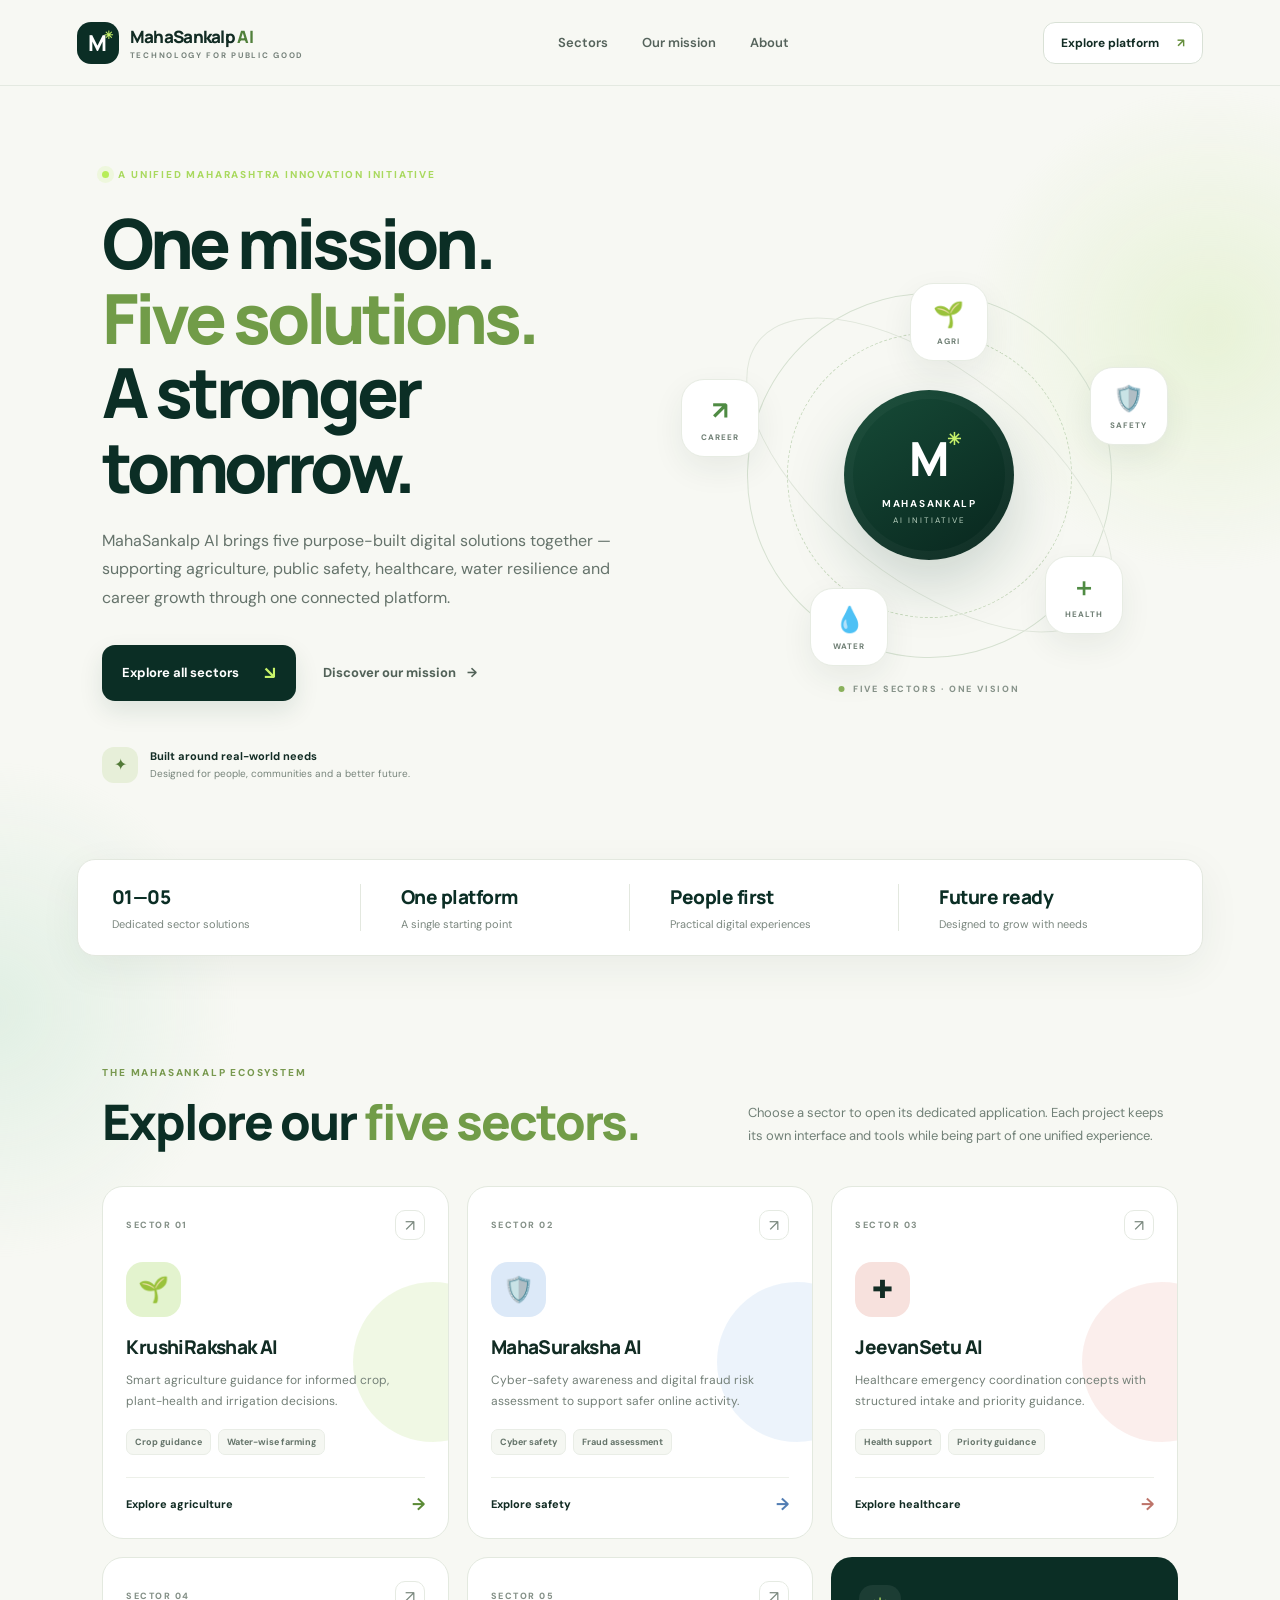
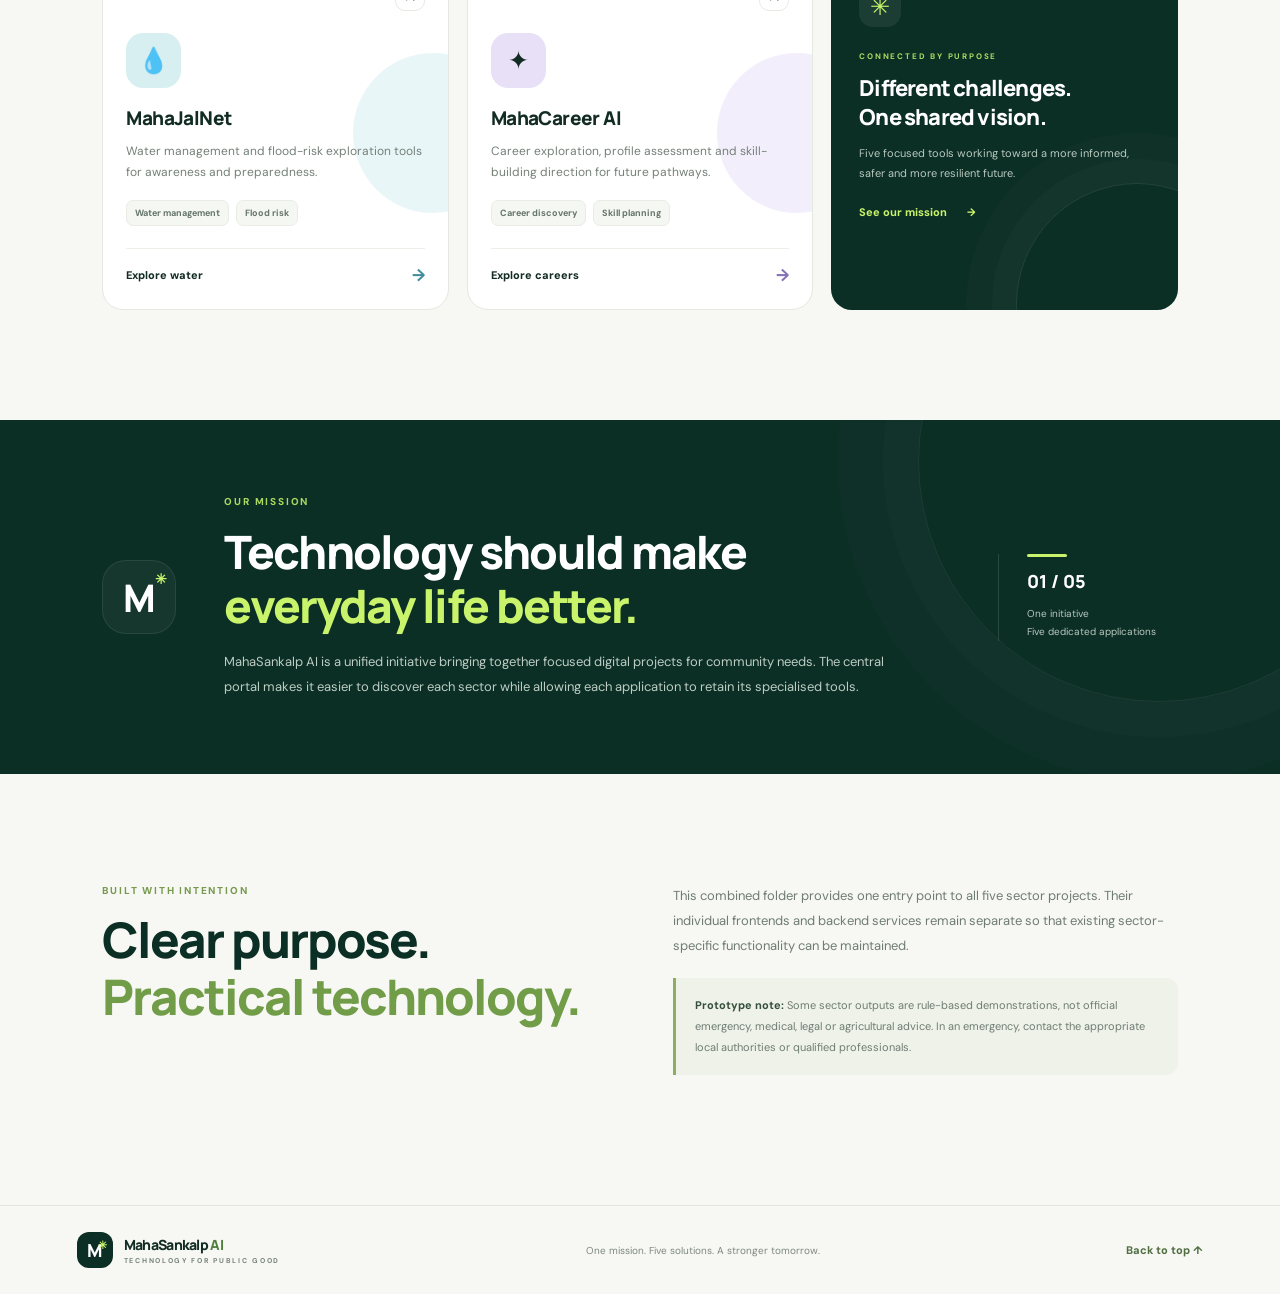
==== index.html @ bcd96bd5 "Add files via upload" ====
<!doctype html>
<html lang="en">
<head>
<meta charset="utf-8"><meta name="viewport" content="width=device-width,initial-scale=1">
<meta name="theme-color" content="#0c2e25"><meta name="description" content="MahaSankalp AI — one platform for five public-impact technology sectors.">
<title>MahaSankalp AI | One Mission. Five Solutions.</title><link rel="preconnect" href="https://fonts.googleapis.com"><link rel="preconnect" href="https://fonts.gstatic.com" crossorigin><link href="https://fonts.googleapis.com/css2?family=DM+Sans:wght@400;500;600;700&family=Manrope:wght@400;500;600;700;800&display=swap" rel="stylesheet"><link rel="stylesheet" href="style.css">
</head>
<body>
<div class="ambient ambient-a"></div><div class="ambient ambient-b"></div>
<header class="topbar"><a class="brand" href="#home" aria-label="MahaSankalp AI home"><span class="brand-symbol">M<span>✳</span></span><span class="brand-copy"><b>MahaSankalp <em>AI</em></b><small>TECHNOLOGY FOR PUBLIC GOOD</small></span></a><button class="menu-toggle" id="menuToggle" aria-label="Open navigation" aria-expanded="false">☰</button><nav id="nav"><a href="#sectors">Sectors</a><a href="#mission">Our mission</a><a href="#about">About</a></nav><a class="nav-cta" href="#sectors">Explore platform <span>↗</span></a></header>
<main id="home">
<section class="hero"><div class="hero-copy"><div class="eyebrow"><span class="pulse"></span> A UNIFIED MAHARASHTRA INNOVATION INITIATIVE</div><h1>One mission.<br><span>Five solutions.</span><br>A stronger tomorrow.</h1><p class="hero-text">MahaSankalp AI brings five purpose-built digital solutions together — supporting agriculture, public safety, healthcare, water resilience and career growth through one connected platform.</p><div class="hero-actions"><a class="button button-primary" href="#sectors">Explore all sectors <span>↘</span></a><a class="text-link" href="#mission">Discover our mission <span>→</span></a></div><div class="hero-meta"><div class="meta-icon">✦</div><p><b>Built around real-world needs</b><span>Designed for people, communities and a better future.</span></p></div></div>
<div class="hero-art" aria-label="Five connected sectors illustration"><div class="orbit orbit-one"></div><div class="orbit orbit-two"></div><div class="orbit orbit-three"></div><div class="core"><div class="core-mark">M<span>✳</span></div><b>MAHASANKALP</b><small>AI INITIATIVE</small></div><div class="orbit-node node-agri"><span>🌱</span><small>AGRI</small></div><div class="orbit-node node-safe"><span>🛡️</span><small>SAFETY</small></div><div class="orbit-node node-health"><span>＋</span><small>HEALTH</small></div><div class="orbit-node node-water"><span>💧</span><small>WATER</small></div><div class="orbit-node node-career"><span>↗</span><small>CAREER</small></div><div class="art-caption"><span class="caption-dot"></span> FIVE SECTORS · ONE VISION</div></div></section>
<section class="impact-strip"><div><strong>01—05</strong><span>Dedicated sector solutions</span></div><div><strong>One platform</strong><span>A single starting point</span></div><div><strong>People first</strong><span>Practical digital experiences</span></div><div><strong>Future ready</strong><span>Designed to grow with needs</span></div></section>
<section class="sectors section-wrap" id="sectors"><div class="section-head"><div><div class="eyebrow dark-eyebrow">THE MAHASANKALP ECOSYSTEM</div><h2>Explore our <span>five sectors.</span></h2></div><p>Choose a sector to open its dedicated application. Each project keeps its own interface and tools while being part of one unified experience.</p></div>
<div class="sector-grid">
<a class="sector-card agri" href="KrushiRakshak_AI/frontend/index.html"><div class="card-top"><span class="sector-number">SECTOR 01</span><span class="card-arrow">↗</span></div><div class="sector-icon">🌱</div><h3>KrushiRakshak AI</h3><p>Smart agriculture guidance for informed crop, plant-health and irrigation decisions.</p><div class="card-tags"><span>Crop guidance</span><span>Water-wise farming</span></div><div class="card-bottom"><span>Explore agriculture</span><b>→</b></div></a>
<a class="sector-card safety" href="MahaSuraksha_AI/frontend/index.html"><div class="card-top"><span class="sector-number">SECTOR 02</span><span class="card-arrow">↗</span></div><div class="sector-icon">🛡️</div><h3>MahaSuraksha AI</h3><p>Cyber-safety awareness and digital fraud risk assessment to support safer online activity.</p><div class="card-tags"><span>Cyber safety</span><span>Fraud assessment</span></div><div class="card-bottom"><span>Explore safety</span><b>→</b></div></a>
<a class="sector-card health" href="JeevanSetu_AI/frontend/index.html"><div class="card-top"><span class="sector-number">SECTOR 03</span><span class="card-arrow">↗</span></div><div class="sector-icon">✚</div><h3>JeevanSetu AI</h3><p>Healthcare emergency coordination concepts with structured intake and priority guidance.</p><div class="card-tags"><span>Health support</span><span>Priority guidance</span></div><div class="card-bottom"><span>Explore healthcare</span><b>→</b></div></a>
<a class="sector-card water" href="MahaJalNet/frontend/index.html"><div class="card-top"><span class="sector-number">SECTOR 04</span><span class="card-arrow">↗</span></div><div class="sector-icon">💧</div><h3>MahaJalNet</h3><p>Water management and flood-risk exploration tools for awareness and preparedness.</p><div class="card-tags"><span>Water management</span><span>Flood risk</span></div><div class="card-bottom"><span>Explore water</span><b>→</b></div></a>
<a class="sector-card career" href="http://127.0.0.1:8004/" target="_blank" rel="noopener"><div class="card-top"><span class="sector-number">SECTOR 05</span><span class="card-arrow">↗</span></div><div class="sector-icon">✦</div><h3>MahaCareer AI</h3><p>Career exploration, profile assessment and skill-building direction for future pathways.</p><div class="card-tags"><span>Career discovery</span><span>Skill planning</span></div><div class="card-bottom"><span>Explore careers</span><b>→</b></div></a>
<div class="ecosystem-card"><div class="ecosystem-orb">✳</div><div class="eyebrow">CONNECTED BY PURPOSE</div><h3>Different challenges.<br>One shared vision.</h3><p>Five focused tools working toward a more informed, safer and more resilient future.</p><a href="#mission">See our mission <span>→</span></a></div>
</div></section>
<section class="mission" id="mission"><div class="mission-inner"><div class="mission-mark">M<span>✳</span></div><div><div class="eyebrow">OUR MISSION</div><h2>Technology should make<br><span>everyday life better.</span></h2><p>MahaSankalp AI is a unified initiative bringing together focused digital projects for community needs. The central portal makes it easier to discover each sector while allowing each application to retain its specialised tools.</p></div><div class="mission-side"><div class="mission-line"></div><strong>01 / 05</strong><span>One initiative<br>Five dedicated applications</span></div></div></section>
<section class="about section-wrap" id="about"><div><div class="eyebrow dark-eyebrow">BUILT WITH INTENTION</div><h2>Clear purpose.<br><span>Practical technology.</span></h2></div><div class="about-copy"><p>This combined folder provides one entry point to all five sector projects. Their individual frontends and backend services remain separate so that existing sector-specific functionality can be maintained.</p><p class="note"><b>Prototype note:</b> Some sector outputs are rule-based demonstrations, not official emergency, medical, legal or agricultural advice. In an emergency, contact the appropriate local authorities or qualified professionals.</p></div></section>
</main><footer><a class="brand footer-brand" href="#home"><span class="brand-symbol">M<span>✳</span></span><span class="brand-copy"><b>MahaSankalp <em>AI</em></b><small>TECHNOLOGY FOR PUBLIC GOOD</small></span></a><span>One mission. Five solutions. A stronger tomorrow.</span><a href="#home">Back to top ↑</a></footer><script src="script.js"></script></body></html>
---- style.css ----
:root{--forest:#0b2e25;--forest2:#123f32;--green:#c8f36a;--paper:#f7f8f3;--ink:#122c24;--muted:#65736c;--line:#e3e8df;--white:#fff;--radius:24px}*{box-sizing:border-box}html{scroll-behavior:smooth;scroll-padding-top:90px}body{margin:0;background:var(--paper);color:var(--ink);font-family:'DM Sans',sans-serif;overflow-x:hidden}a{color:inherit;text-decoration:none}.ambient{position:absolute;border-radius:50%;filter:blur(2px);pointer-events:none;z-index:-1}.ambient-a{width:500px;height:500px;right:-180px;top:80px;background:radial-gradient(circle,#d9edbc80,transparent 68%)}.ambient-b{width:500px;height:500px;left:-260px;top:760px;background:radial-gradient(circle,#cbe7d580,transparent 70%)}.topbar{height:86px;padding:0 clamp(22px,6vw,92px);display:flex;align-items:center;justify-content:space-between;border-bottom:1px solid #e4e9e1;background:#f7f8f3e8;backdrop-filter:blur(18px);position:sticky;top:0;z-index:20}.brand{display:flex;align-items:center;gap:11px}.brand-symbol{width:42px;height:42px;border-radius:14px;background:var(--forest);color:white;display:grid;place-items:center;font:800 22px Manrope;position:relative}.brand-symbol span{color:var(--green);font-size:11px;position:absolute;right:6px;top:5px}.brand-copy{display:flex;flex-direction:column;gap:2px}.brand-copy b{font:800 17px Manrope;letter-spacing:-.7px}.brand-copy em{font-style:normal;color:#51803b}.brand-copy small{font-size:8px;letter-spacing:1.7px;color:#77837b;font-weight:700}.topbar nav{display:flex;gap:34px;color:#55635b;font-size:13px;font-weight:600}.topbar nav a:hover,.text-link:hover{color:#507a31}.nav-cta{border:1px solid #d9e1d6;padding:12px 17px;border-radius:12px;font-size:12px;font-weight:700;background:#fff}.nav-cta span{margin-left:15px;color:#648d3b}.menu-toggle{display:none}.hero{padding:82px clamp(22px,8vw,124px) 76px;display:grid;grid-template-columns:1.05fr .95fr;gap:30px;align-items:center;min-height:570px}.hero-copy{max-width:650px}.eyebrow{font-size:10px;font-weight:800;letter-spacing:1.8px;color:#a9d95e;display:flex;align-items:center;gap:9px}.pulse{height:7px;width:7px;background:#b7ed58;border-radius:50%;box-shadow:0 0 0 5px #b7ed5824}.hero h1{font:800 clamp(43px,5.4vw,75px)/1.08 Manrope,sans-serif;letter-spacing:-4px;margin:25px 0 22px;color:var(--forest)}.hero h1 span{color:#719c48}.hero-text{font-size:16px;line-height:1.8;color:#65736b;max-width:570px}.hero-actions{display:flex;align-items:center;gap:27px;margin-top:32px;flex-wrap:wrap}.button{display:inline-flex;align-items:center;gap:25px;border-radius:13px;padding:16px 20px;font-size:13px;font-weight:700}.button-primary{background:var(--forest);color:white;box-shadow:0 10px 25px #123f321c}.button-primary:hover{background:#1a513d;transform:translateY(-2px)}.button-primary span{color:var(--green);font-size:18px}.text-link{font-size:13px;font-weight:700;color:#526258}.text-link span{padding-left:8px}.hero-meta{display:flex;gap:12px;align-items:center;margin-top:46px}.meta-icon{height:36px;width:36px;border-radius:12px;background:#e7efd9;display:grid;place-items:center;color:#527a37}.hero-meta p{margin:0;display:flex;flex-direction:column;gap:4px}.hero-meta b{font-size:11px}.hero-meta p span{font-size:10px;color:#77847b}.hero-art{height:440px;position:relative;display:grid;place-items:center}.orbit{position:absolute;border:1px solid #d6e1d1;border-radius:50%;transform:rotate(-20deg)}.orbit-one{width:365px;height:365px}.orbit-two{width:285px;height:285px;border-style:dashed;border-color:#c8d9be;transform:rotate(30deg)}.orbit-three{width:435px;height:210px;border-color:#e1e7dc;transform:rotate(38deg)}.core{width:170px;height:170px;border-radius:50%;background:linear-gradient(145deg,#174c38,#08251d);box-shadow:0 24px 60px #123f3230,inset 0 0 0 9px #ffffff08;display:flex;flex-direction:column;align-items:center;justify-content:center;color:white;z-index:2}.core-mark{font:800 47px Manrope;position:relative}.core-mark span{color:var(--green);font-size:17px;position:absolute;right:-12px;top:1px}.core b{font-size:10px;letter-spacing:1.7px;margin-top:7px}.core small{font-size:8px;letter-spacing:2px;color:#b8d0bf;margin-top:5px}.orbit-node{width:78px;height:78px;border-radius:23px;background:#fff;box-shadow:0 12px 32px #203c2c12;border:1px solid #e7ece3;display:flex;flex-direction:column;align-items:center;justify-content:center;gap:5px;position:absolute;z-index:3}.orbit-node span{font-size:25px;color:#4f8b43;font-weight:800}.orbit-node small{font-size:8px;font-weight:800;letter-spacing:1px;color:#718076}.node-agri{top:28px;left:46%}.node-safe{top:112px;right:2%}.node-health{bottom:61px;right:11%}.node-water{bottom:29px;left:26%}.node-career{top:124px;left:0}.art-caption{position:absolute;bottom:0;left:50%;transform:translateX(-50%);white-space:nowrap;font-size:9px;letter-spacing:1.8px;font-weight:800;color:#87938a;display:flex;align-items:center;gap:8px}.caption-dot{width:6px;height:6px;background:#8cb45e;border-radius:50%}.impact-strip{margin:0 clamp(22px,6vw,92px);padding:24px 34px;background:white;border:1px solid var(--line);border-radius:18px;display:grid;grid-template-columns:repeat(4,1fr);gap:20px;box-shadow:0 12px 40px #183c2810}.impact-strip div{display:flex;flex-direction:column;gap:7px;border-right:1px solid var(--line);padding-left:20px}.impact-strip div:first-child{padding-left:0}.impact-strip div:last-child{border:0}.impact-strip strong{font:800 19px Manrope;color:var(--forest);letter-spacing:-.5px}.impact-strip span{font-size:11px;color:#7b877f}.section-wrap{padding:110px clamp(22px,8vw,124px)}.section-head{display:flex;align-items:end;justify-content:space-between;gap:30px;margin-bottom:36px}.dark-eyebrow{color:#78994f}.section-head h2,.about h2{font:800 clamp(34px,4vw,49px)/1.15 Manrope;letter-spacing:-2px;margin:15px 0 0;color:var(--forest)}.section-head h2 span,.about h2 span{color:#719c48}.section-head>p{max-width:430px;font-size:13px;line-height:1.8;color:#718077;margin:0 0 3px}.sector-grid{display:grid;grid-template-columns:repeat(3,minmax(0,1fr));gap:18px}.sector-card{min-height:300px;background:#fff;border:1px solid #e3e9df;border-radius:21px;padding:23px;display:flex;flex-direction:column;transition:transform .22s ease,box-shadow .22s ease,border-color .22s ease;position:relative;overflow:hidden}.sector-card:before{content:"";position:absolute;width:160px;height:160px;border-radius:50%;right:-65px;top:95px;background:var(--tint);opacity:.55;transition:transform .3s}.sector-card:hover{transform:translateY(-5px);box-shadow:0 22px 45px #183c2814;border-color:#cfdcc9}.sector-card:hover:before{transform:scale(1.35)}.agri{--tint:#e3f3ce;--accent:#5b8b36}.safety{--tint:#dce9f8;--accent:#527db3}.health{--tint:#f7e1dd;--accent:#bd746a}.water{--tint:#d8eff1;--accent:#418d9c}.career{--tint:#e7e0f7;--accent:#8571b7}.card-top{display:flex;align-items:center;justify-content:space-between;position:relative;z-index:1}.sector-number{font-size:9px;letter-spacing:1.5px;font-weight:800;color:#849087}.card-arrow{width:30px;height:30px;display:grid;place-items:center;border:1px solid #e5eae2;border-radius:10px;color:#7a887e}.sector-icon{width:55px;height:55px;border-radius:17px;background:var(--tint);display:grid;place-items:center;font-size:25px;margin:22px 0 17px;position:relative;z-index:1}.sector-card h3{font:800 19px Manrope;letter-spacing:-.6px;margin:0 0 10px;position:relative;z-index:1}.sector-card>p{font-size:12px;line-height:1.75;color:#748078;margin:0 0 17px;max-width:340px;position:relative;z-index:1}.card-tags{display:flex;gap:7px;flex-wrap:wrap;margin-bottom:22px;position:relative;z-index:1}.card-tags span{font-size:9px;font-weight:700;color:#65746a;background:#f5f7f2;border:1px solid #e9ede6;padding:6px 8px;border-radius:7px}.card-bottom{border-top:1px solid #edf0e9;padding-top:15px;margin-top:auto;display:flex;justify-content:space-between;align-items:center;font-size:11px;font-weight:800;position:relative;z-index:1}.card-bottom b{font-size:17px;color:var(--accent)}.ecosystem-card{border-radius:21px;padding:28px;background:var(--forest);color:white;position:relative;overflow:hidden;min-height:300px}.ecosystem-card:after{content:"";position:absolute;width:240px;height:240px;border:1px solid #ffffff1a;border-radius:50%;right:-80px;bottom:-115px;box-shadow:0 0 0 24px #ffffff05,0 0 0 50px #ffffff04}.ecosystem-orb{width:42px;height:42px;border-radius:14px;background:#ffffff12;display:grid;place-items:center;color:var(--green);font-size:24px;margin-bottom:24px}.ecosystem-card .eyebrow{font-size:8px}.ecosystem-card h3{font:800 22px/1.3 Manrope;letter-spacing:-.8px;margin:13px 0}.ecosystem-card p{font-size:11px;line-height:1.8;color:#b9c9bf;max-width:290px}.ecosystem-card>a{display:inline-flex;gap:20px;margin-top:10px;font-size:11px;font-weight:800;color:var(--green)}.mission{background:#0b2e25;color:white;padding:75px clamp(22px,8vw,124px);position:relative;overflow:hidden}.mission:after{content:"";position:absolute;width:480px;height:480px;right:-120px;top:-200px;border:1px solid #ffffff12;border-radius:50%;box-shadow:0 0 0 35px #ffffff04,0 0 0 80px #ffffff03}.mission-inner{display:grid;grid-template-columns:90px 1fr 180px;gap:32px;align-items:center;max-width:1250px;margin:auto;position:relative;z-index:1}.mission-mark{width:74px;height:74px;border-radius:24px;background:#ffffff0b;border:1px solid #ffffff15;display:grid;place-items:center;font:800 38px Manrope;position:relative}.mission-mark span{position:absolute;right:8px;top:8px;color:var(--green);font-size:14px}.mission h2{font:800 clamp(32px,4vw,46px)/1.17 Manrope;letter-spacing:-1.7px;margin:17px 0}.mission h2 span{color:var(--green)}.mission p{font-size:13px;line-height:1.9;color:#bdcdc3;max-width:690px;margin:0}.mission-side{border-left:1px solid #ffffff20;padding-left:28px;display:flex;flex-direction:column;gap:12px}.mission-line{height:3px;width:40px;background:var(--green);border-radius:3px}.mission-side strong{font:800 18px Manrope}.mission-side span{font-size:10px;line-height:1.8;color:#b9c9bf}.about{display:grid;grid-template-columns:1fr 1fr;gap:65px;align-items:start}.about-copy>p{font-size:13px;line-height:1.9;color:#6f7c73;margin:0 0 20px}.about-copy .note{background:#eef2e9;border-left:3px solid #8cae61;border-radius:0 12px 12px 0;padding:17px 19px;font-size:11px}.note b{color:#344e39}footer{padding:26px clamp(22px,6vw,92px);border-top:1px solid #e1e7de;display:flex;align-items:center;justify-content:space-between;gap:20px}footer>span{font-size:10px;color:#7d887f}footer>a:last-child{font-size:11px;font-weight:800;color:#526f43}.footer-brand .brand-symbol{width:36px;height:36px;border-radius:12px;font-size:18px}.footer-brand .brand-copy b{font-size:14px}.footer-brand .brand-copy small{font-size:7px}@media(max-width:1050px){.hero{padding-top:65px;grid-template-columns:1fr 0.85fr}.hero-art{transform:scale(.86)}.sector-grid{grid-template-columns:repeat(2,minmax(0,1fr))}.ecosystem-card{min-height:280px}.mission-inner{grid-template-columns:70px 1fr}.mission-side{grid-column:2;border:0;padding:0;flex-direction:row;align-items:center}.mission-side span{margin-left:4px}}@media(max-width:720px){.topbar{height:72px;padding:0 20px}.brand-symbol{width:38px;height:38px}.brand-copy b{font-size:15px}.topbar nav{display:none;position:absolute;top:71px;left:0;right:0;background:#f7f8f3;padding:20px;flex-direction:column;gap:20px;border-bottom:1px solid var(--line)}.topbar nav.open{display:flex}.nav-cta{display:none}.menu-toggle{display:block;border:1px solid var(--line);border-radius:10px;background:white;padding:9px 12px;color:var(--forest);font-size:18px}.hero{padding:58px 22px 40px;display:block}.hero h1{font-size:47px;letter-spacing:-2.8px}.hero-text{font-size:14px}.hero-art{height:340px;transform:scale(.8);transform-origin:top center;margin:26px -20px -30px}.orbit-one{width:320px;height:320px}.orbit-two{width:250px;height:250px}.orbit-three{width:370px;height:180px}.impact-strip{margin:0 18px;padding:21px;grid-template-columns:1fr 1fr;gap:22px}.impact-strip div{padding:0;border:0}.impact-strip strong{font-size:17px}.section-wrap{padding:75px 20px}.section-head{display:block}.section-head h2,.about h2{font-size:37px}.section-head>p{margin-top:18px}.sector-grid{grid-template-columns:1fr}.sector-card{min-height:285px}.ecosystem-card{min-height:270px}.mission{padding:60px 22px}.mission-inner{grid-template-columns:1fr;gap:20px}.mission-mark{width:58px;height:58px;border-radius:18px;font-size:30px}.mission h2{font-size:36px}.mission-side{grid-column:auto;margin-top:8px}.about{grid-template-columns:1fr;gap:25px;padding-top:70px;padding-bottom:70px}footer{padding:23px 20px;flex-wrap:wrap}footer>span{order:3;width:100%}}@media(prefers-reduced-motion:reduce){*,*:before,*:after{scroll-behavior:auto!important;transition:none!important;animation:none!important}}
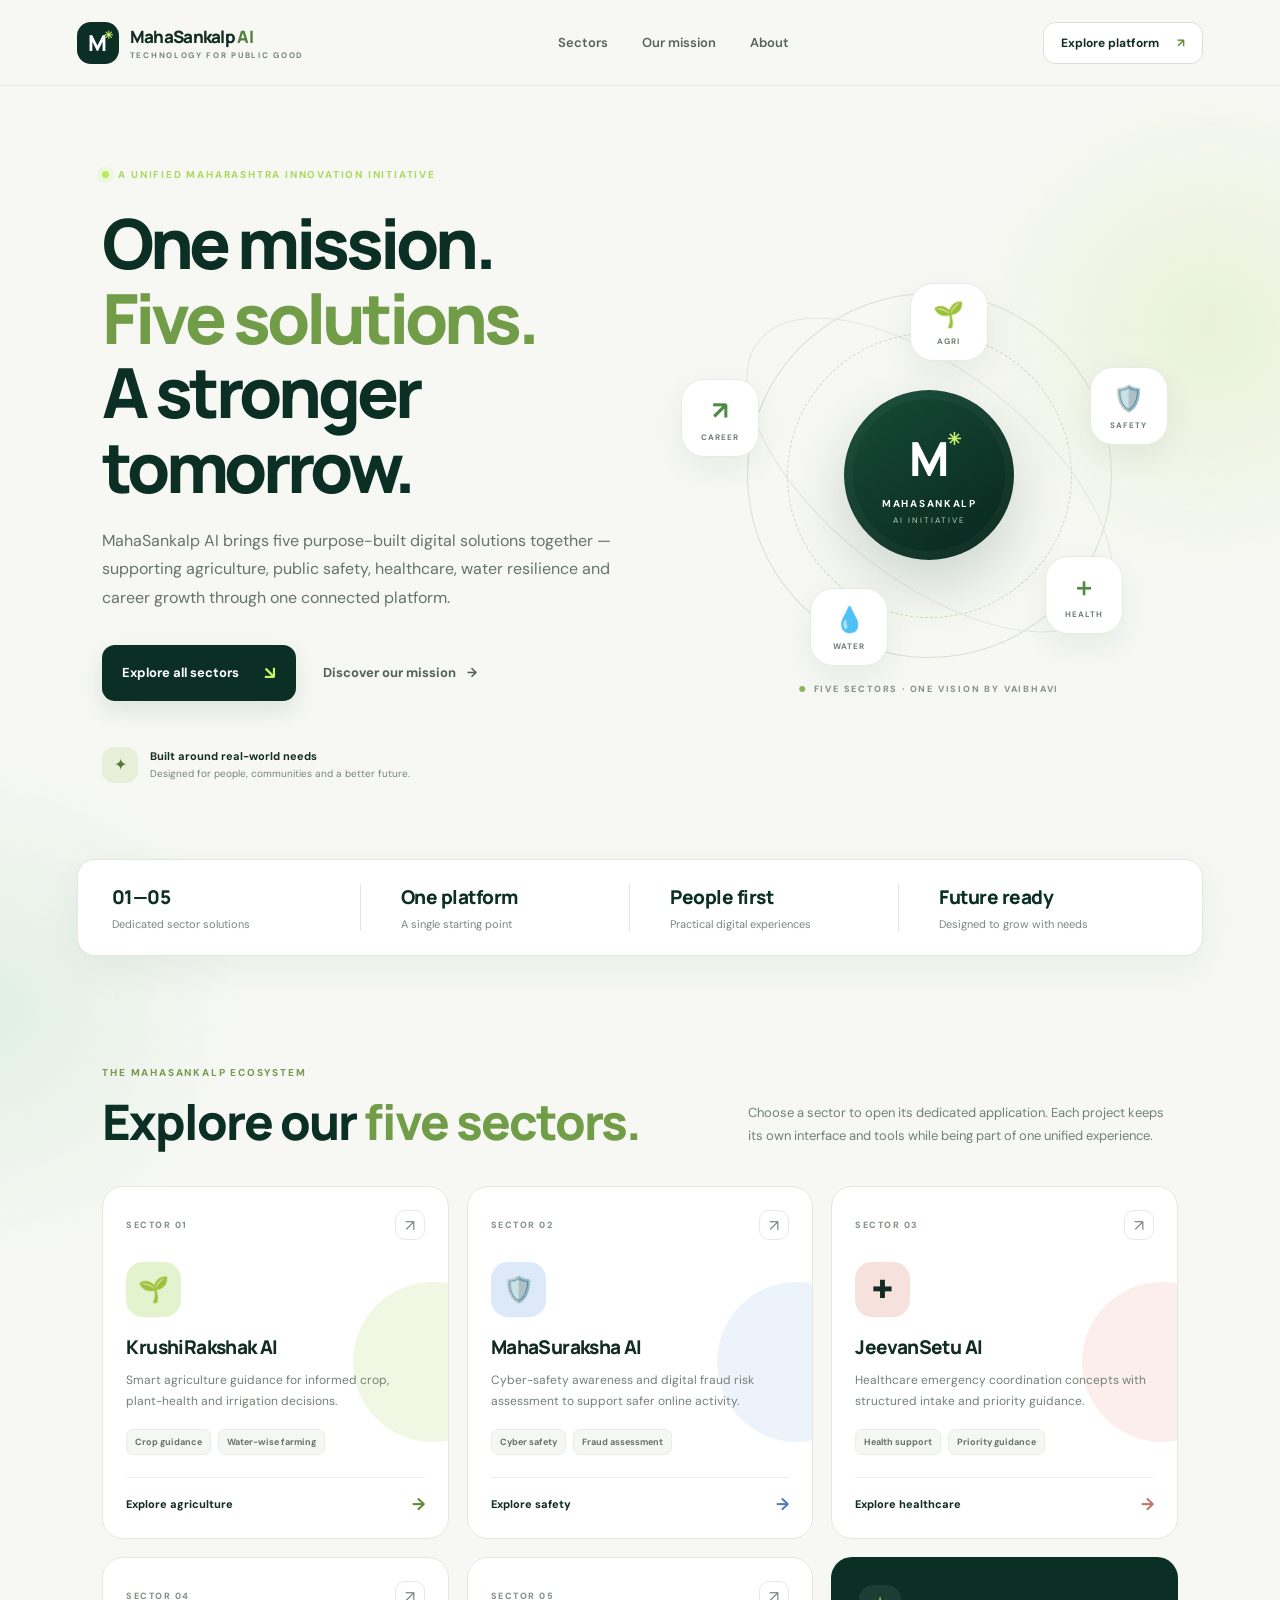
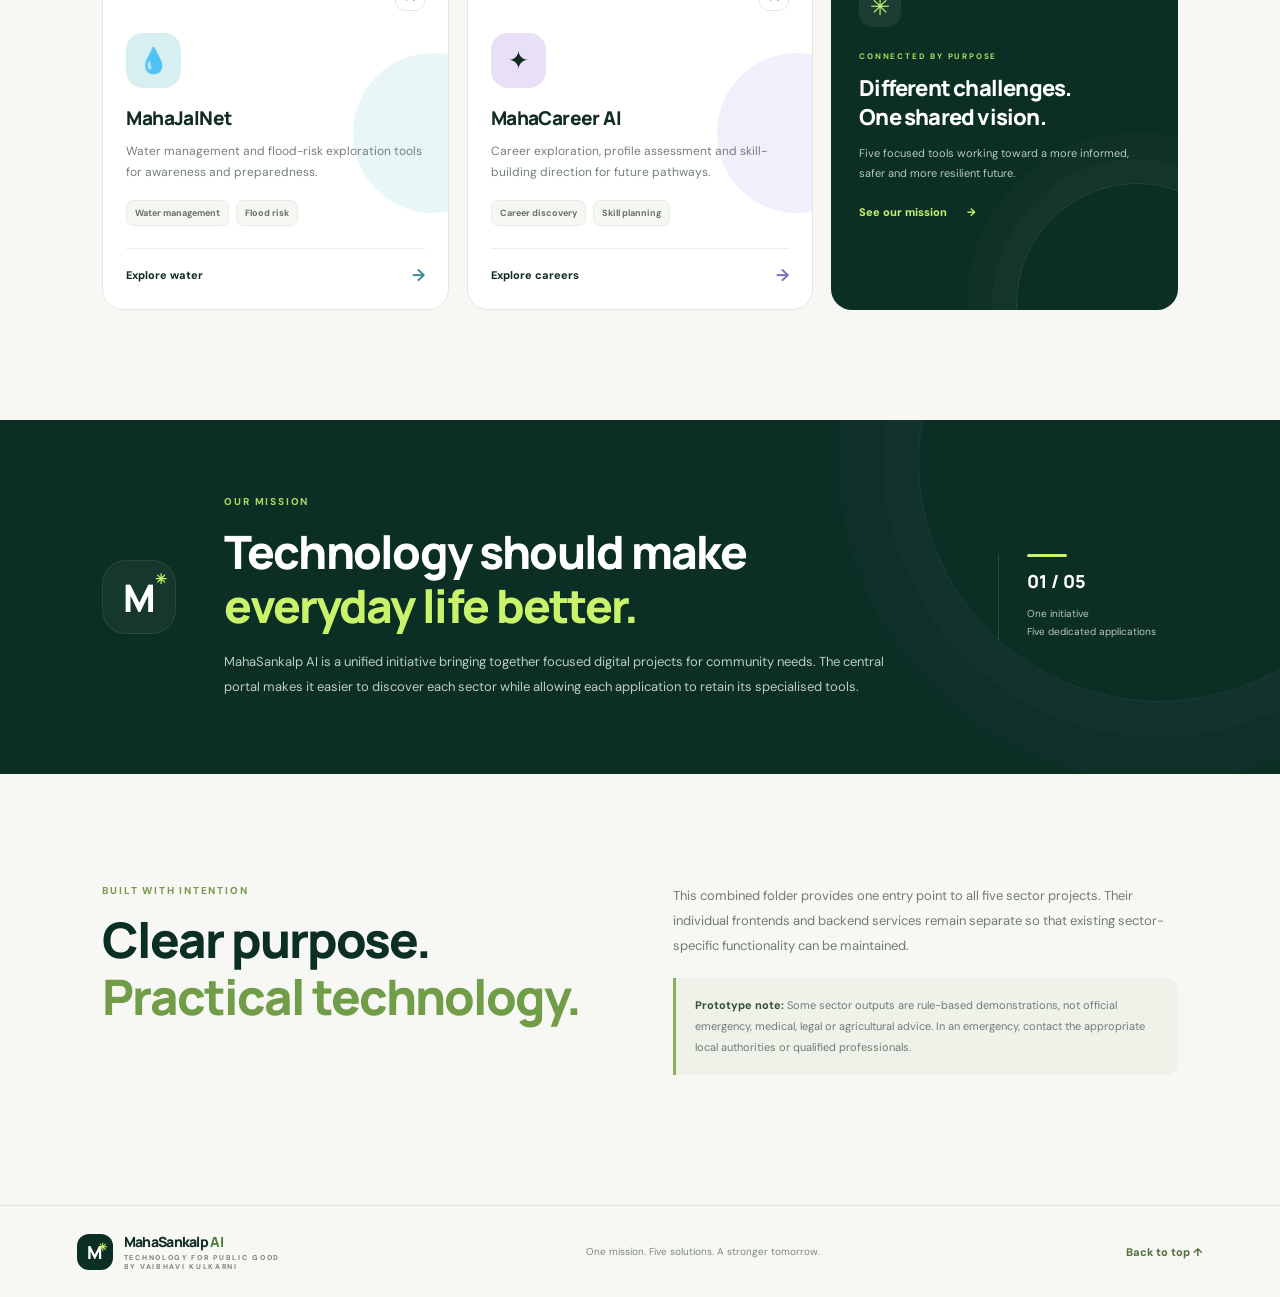
==== commit 4499f424: "Add author credit to footer in index.html Updated footer to include author credit and improved struc" ====
--- a/index.html
+++ b/index.html
@@ -10,7 +10,7 @@
 <header class="topbar"><a class="brand" href="#home" aria-label="MahaSankalp AI home"><span class="brand-symbol">M<span>✳</span></span><span class="brand-copy"><b>MahaSankalp <em>AI</em></b><small>TECHNOLOGY FOR PUBLIC GOOD</small></span></a><button class="menu-toggle" id="menuToggle" aria-label="Open navigation" aria-expanded="false">☰</button><nav id="nav"><a href="#sectors">Sectors</a><a href="#mission">Our mission</a><a href="#about">About</a></nav><a class="nav-cta" href="#sectors">Explore platform <span>↗</span></a></header>
 <main id="home">
 <section class="hero"><div class="hero-copy"><div class="eyebrow"><span class="pulse"></span> A UNIFIED MAHARASHTRA INNOVATION INITIATIVE</div><h1>One mission.<br><span>Five solutions.</span><br>A stronger tomorrow.</h1><p class="hero-text">MahaSankalp AI brings five purpose-built digital solutions together — supporting agriculture, public safety, healthcare, water resilience and career growth through one connected platform.</p><div class="hero-actions"><a class="button button-primary" href="#sectors">Explore all sectors <span>↘</span></a><a class="text-link" href="#mission">Discover our mission <span>→</span></a></div><div class="hero-meta"><div class="meta-icon">✦</div><p><b>Built around real-world needs</b><span>Designed for people, communities and a better future.</span></p></div></div>
-<div class="hero-art" aria-label="Five connected sectors illustration"><div class="orbit orbit-one"></div><div class="orbit orbit-two"></div><div class="orbit orbit-three"></div><div class="core"><div class="core-mark">M<span>✳</span></div><b>MAHASANKALP</b><small>AI INITIATIVE</small></div><div class="orbit-node node-agri"><span>🌱</span><small>AGRI</small></div><div class="orbit-node node-safe"><span>🛡️</span><small>SAFETY</small></div><div class="orbit-node node-health"><span>＋</span><small>HEALTH</small></div><div class="orbit-node node-water"><span>💧</span><small>WATER</small></div><div class="orbit-node node-career"><span>↗</span><small>CAREER</small></div><div class="art-caption"><span class="caption-dot"></span> FIVE SECTORS · ONE VISION</div></div></section>
+<div class="hero-art" aria-label="Five connected sectors illustration"><div class="orbit orbit-one"></div><div class="orbit orbit-two"></div><div class="orbit orbit-three"></div><div class="core"><div class="core-mark">M<span>✳</span></div><b>MAHASANKALP</b><small>AI INITIATIVE</small></div><div class="orbit-node node-agri"><span>🌱</span><small>AGRI</small></div><div class="orbit-node node-safe"><span>🛡️</span><small>SAFETY</small></div><div class="orbit-node node-health"><span>＋</span><small>HEALTH</small></div><div class="orbit-node node-water"><span>💧</span><small>WATER</small></div><div class="orbit-node node-career"><span>↗</span><small>CAREER</small></div><div class="art-caption"><span class="caption-dot"></span> FIVE SECTORS · ONE VISION BY VAIBHAVI </div></div></section>
 <section class="impact-strip"><div><strong>01—05</strong><span>Dedicated sector solutions</span></div><div><strong>One platform</strong><span>A single starting point</span></div><div><strong>People first</strong><span>Practical digital experiences</span></div><div><strong>Future ready</strong><span>Designed to grow with needs</span></div></section>
 <section class="sectors section-wrap" id="sectors"><div class="section-head"><div><div class="eyebrow dark-eyebrow">THE MAHASANKALP ECOSYSTEM</div><h2>Explore our <span>five sectors.</span></h2></div><p>Choose a sector to open its dedicated application. Each project keeps its own interface and tools while being part of one unified experience.</p></div>
 <div class="sector-grid">
@@ -23,4 +23,4 @@
 </div></section>
 <section class="mission" id="mission"><div class="mission-inner"><div class="mission-mark">M<span>✳</span></div><div><div class="eyebrow">OUR MISSION</div><h2>Technology should make<br><span>everyday life better.</span></h2><p>MahaSankalp AI is a unified initiative bringing together focused digital projects for community needs. The central portal makes it easier to discover each sector while allowing each application to retain its specialised tools.</p></div><div class="mission-side"><div class="mission-line"></div><strong>01 / 05</strong><span>One initiative<br>Five dedicated applications</span></div></div></section>
 <section class="about section-wrap" id="about"><div><div class="eyebrow dark-eyebrow">BUILT WITH INTENTION</div><h2>Clear purpose.<br><span>Practical technology.</span></h2></div><div class="about-copy"><p>This combined folder provides one entry point to all five sector projects. Their individual frontends and backend services remain separate so that existing sector-specific functionality can be maintained.</p><p class="note"><b>Prototype note:</b> Some sector outputs are rule-based demonstrations, not official emergency, medical, legal or agricultural advice. In an emergency, contact the appropriate local authorities or qualified professionals.</p></div></section>
-</main><footer><a class="brand footer-brand" href="#home"><span class="brand-symbol">M<span>✳</span></span><span class="brand-copy"><b>MahaSankalp <em>AI</em></b><small>TECHNOLOGY FOR PUBLIC GOOD</small></span></a><span>One mission. Five solutions. A stronger tomorrow.</span><a href="#home">Back to top ↑</a></footer><script src="script.js"></script></body></html>
+</main><footer><a class="brand footer-brand" href="#home"><span class="brand-symbol">M<span>✳</span></span><span class="brand-copy"><b>MahaSankalp <em>AI</em></b><small>TECHNOLOGY FOR PUBLIC GOOD <br>BY VAIBHAVI KULKARNI </small></span></a><span>One mission. Five solutions. A stronger tomorrow.</span><a href="#home">Back to top ↑</a></footer><script src="script.js"></script></body></html>
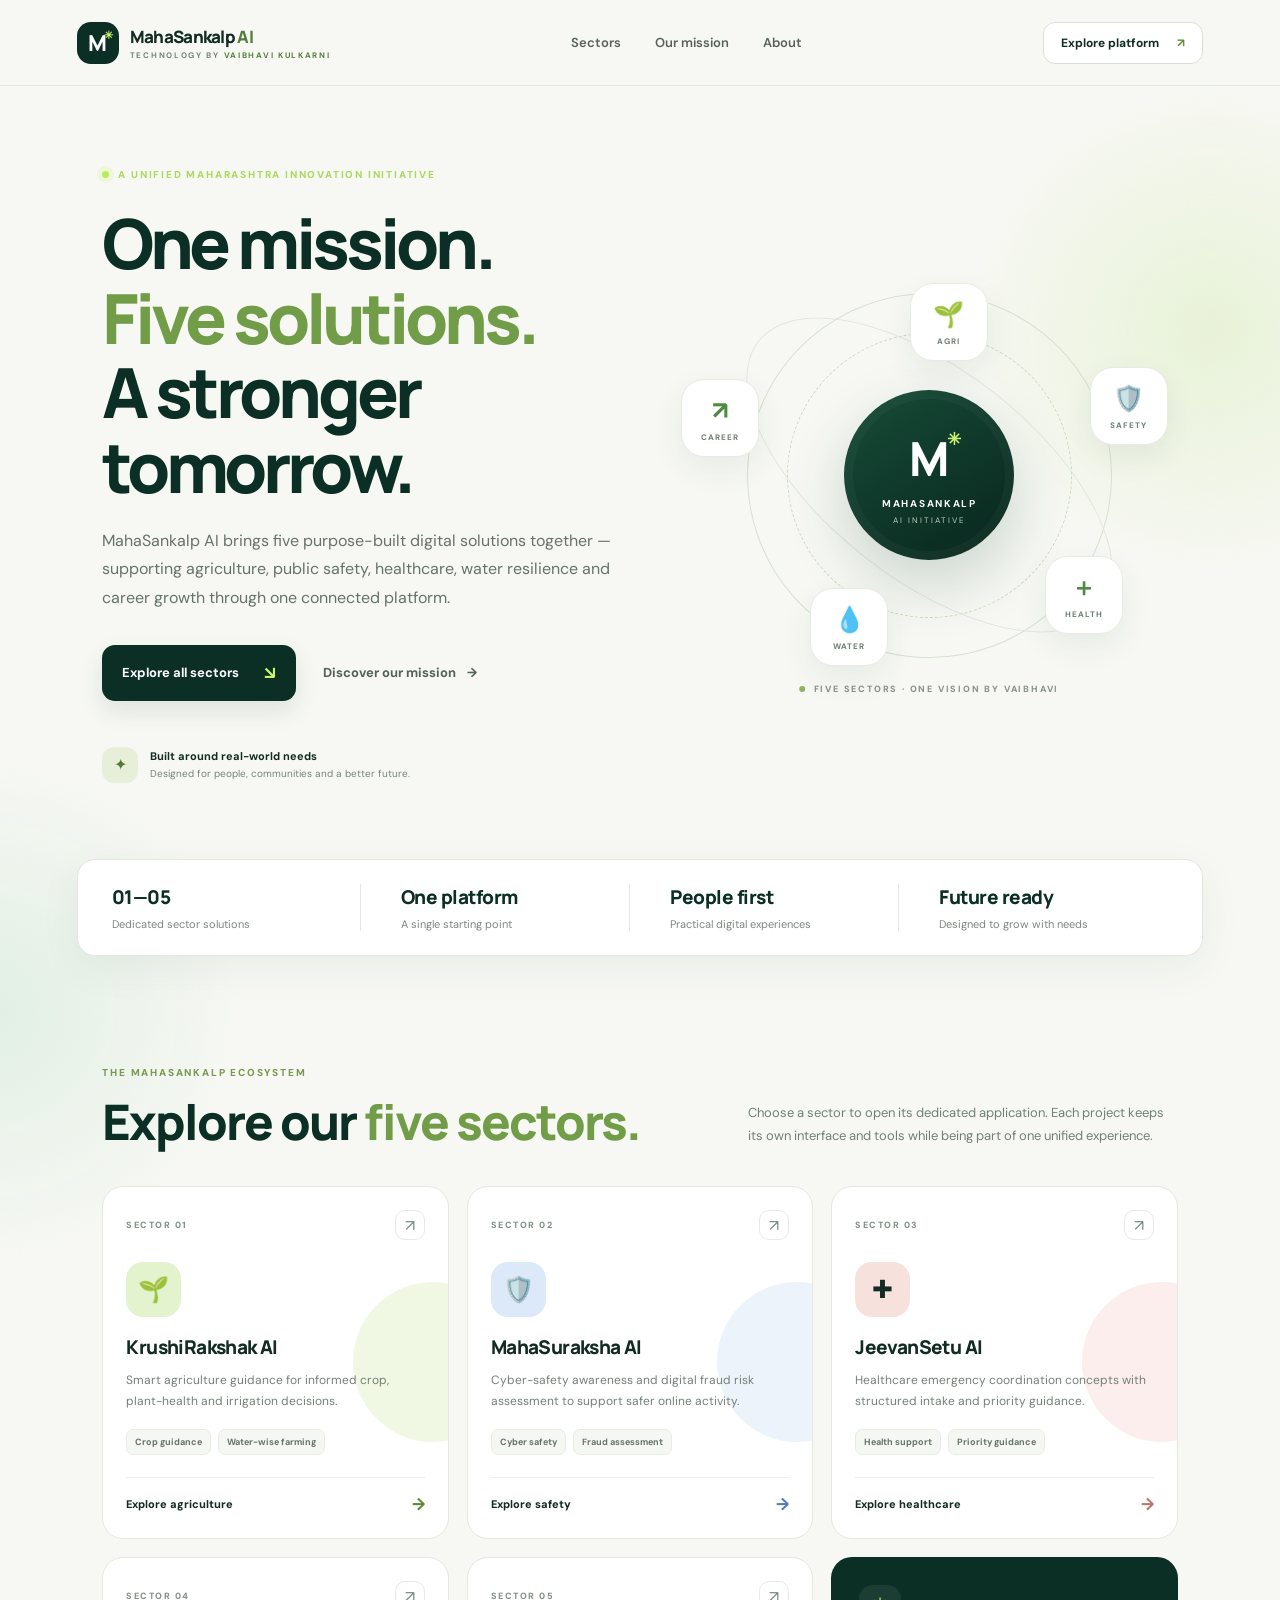
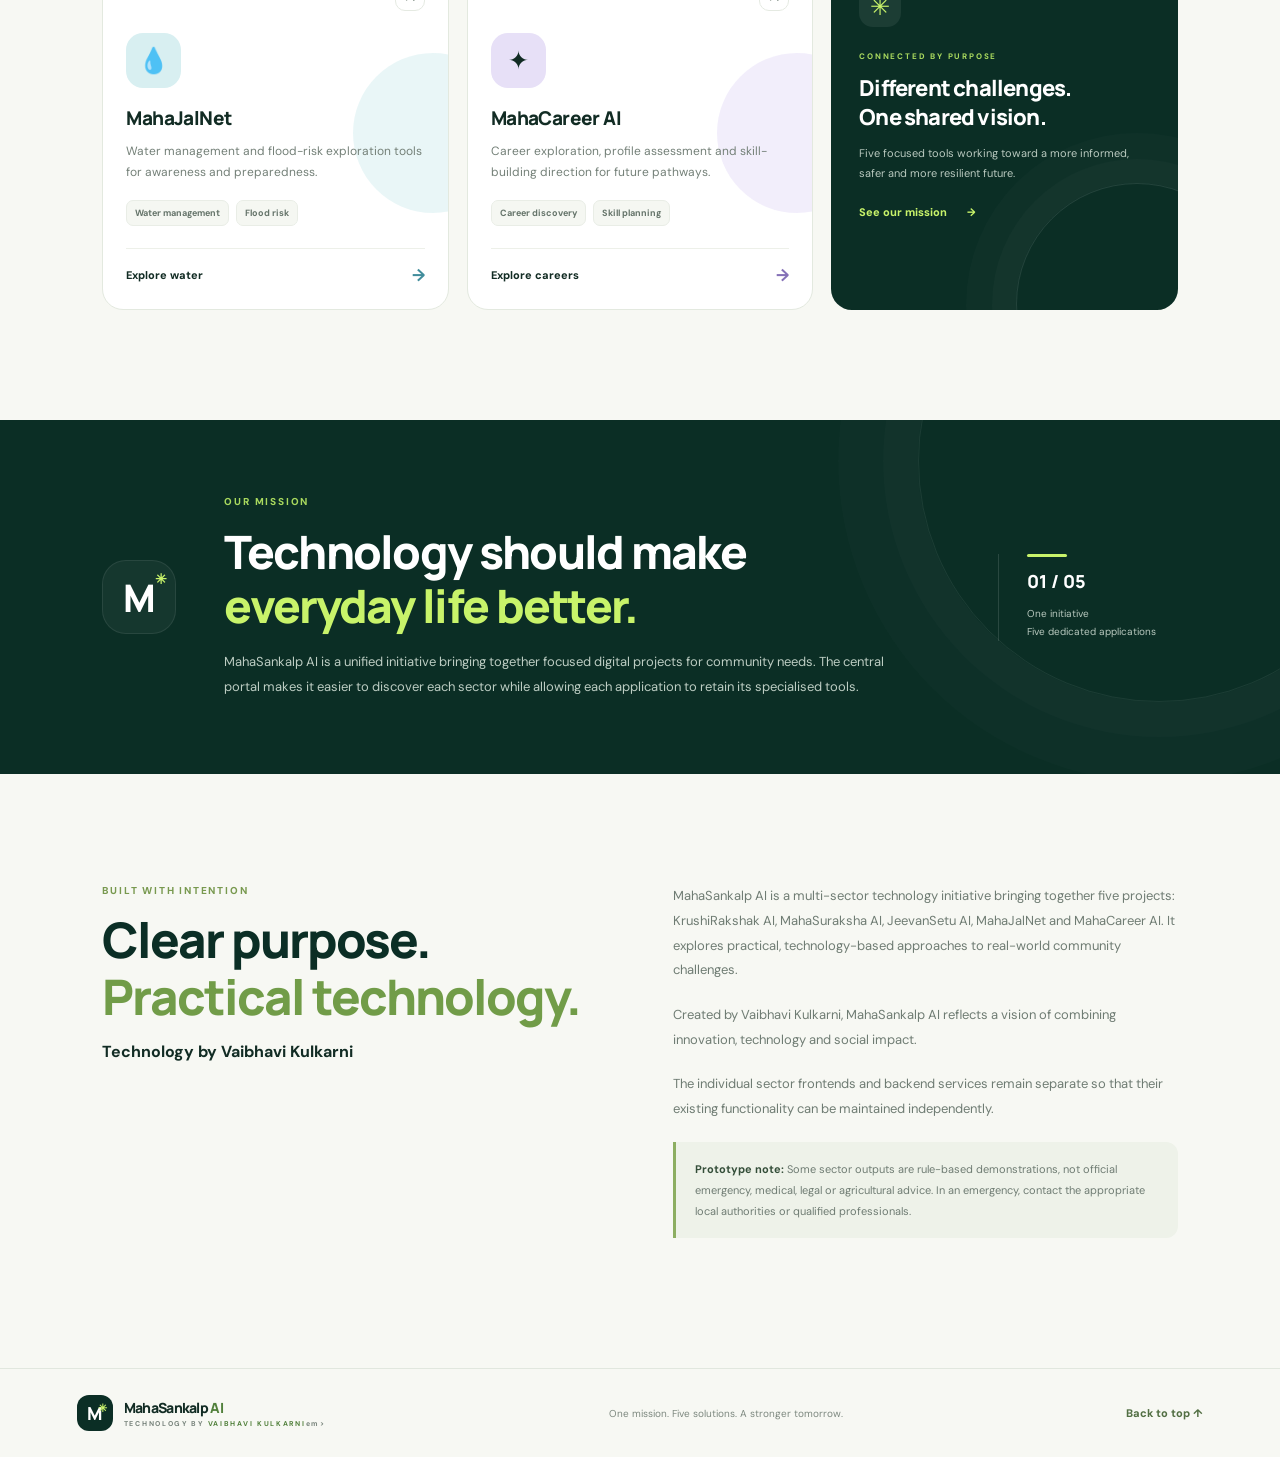
==== commit 5aaecc8c: "Revise about section with creator and project info Updated the about section to include creator info" ====
--- a/index.html
+++ b/index.html
@@ -7,7 +7,7 @@
 </head>
 <body>
 <div class="ambient ambient-a"></div><div class="ambient ambient-b"></div>
-<header class="topbar"><a class="brand" href="#home" aria-label="MahaSankalp AI home"><span class="brand-symbol">M<span>✳</span></span><span class="brand-copy"><b>MahaSankalp <em>AI</em></b><small>TECHNOLOGY FOR PUBLIC GOOD</small></span></a><button class="menu-toggle" id="menuToggle" aria-label="Open navigation" aria-expanded="false">☰</button><nav id="nav"><a href="#sectors">Sectors</a><a href="#mission">Our mission</a><a href="#about">About</a></nav><a class="nav-cta" href="#sectors">Explore platform <span>↗</span></a></header>
+<header class="topbar"><a class="brand" href="#home" aria-label="MahaSankalp AI home"><span class="brand-symbol">M<span>✳</span></span><span class="brand-copy"><b>MahaSankalp <em>AI</em></b><small>TECHNOLOGY BY <em>VAIBHAVI KULKARNI</em></small></span></a><button class="menu-toggle" id="menuToggle" aria-label="Open navigation" aria-expanded="false">☰</button><nav id="nav"><a href="#sectors">Sectors</a><a href="#mission">Our mission</a><a href="#about">About</a></nav><a class="nav-cta" href="#sectors">Explore platform <span>↗</span></a></header>
 <main id="home">
 <section class="hero"><div class="hero-copy"><div class="eyebrow"><span class="pulse"></span> A UNIFIED MAHARASHTRA INNOVATION INITIATIVE</div><h1>One mission.<br><span>Five solutions.</span><br>A stronger tomorrow.</h1><p class="hero-text">MahaSankalp AI brings five purpose-built digital solutions together — supporting agriculture, public safety, healthcare, water resilience and career growth through one connected platform.</p><div class="hero-actions"><a class="button button-primary" href="#sectors">Explore all sectors <span>↘</span></a><a class="text-link" href="#mission">Discover our mission <span>→</span></a></div><div class="hero-meta"><div class="meta-icon">✦</div><p><b>Built around real-world needs</b><span>Designed for people, communities and a better future.</span></p></div></div>
 <div class="hero-art" aria-label="Five connected sectors illustration"><div class="orbit orbit-one"></div><div class="orbit orbit-two"></div><div class="orbit orbit-three"></div><div class="core"><div class="core-mark">M<span>✳</span></div><b>MAHASANKALP</b><small>AI INITIATIVE</small></div><div class="orbit-node node-agri"><span>🌱</span><small>AGRI</small></div><div class="orbit-node node-safe"><span>🛡️</span><small>SAFETY</small></div><div class="orbit-node node-health"><span>＋</span><small>HEALTH</small></div><div class="orbit-node node-water"><span>💧</span><small>WATER</small></div><div class="orbit-node node-career"><span>↗</span><small>CAREER</small></div><div class="art-caption"><span class="caption-dot"></span> FIVE SECTORS · ONE VISION BY VAIBHAVI </div></div></section>
@@ -22,5 +22,46 @@
 <div class="ecosystem-card"><div class="ecosystem-orb">✳</div><div class="eyebrow">CONNECTED BY PURPOSE</div><h3>Different challenges.<br>One shared vision.</h3><p>Five focused tools working toward a more informed, safer and more resilient future.</p><a href="#mission">See our mission <span>→</span></a></div>
 </div></section>
 <section class="mission" id="mission"><div class="mission-inner"><div class="mission-mark">M<span>✳</span></div><div><div class="eyebrow">OUR MISSION</div><h2>Technology should make<br><span>everyday life better.</span></h2><p>MahaSankalp AI is a unified initiative bringing together focused digital projects for community needs. The central portal makes it easier to discover each sector while allowing each application to retain its specialised tools.</p></div><div class="mission-side"><div class="mission-line"></div><strong>01 / 05</strong><span>One initiative<br>Five dedicated applications</span></div></div></section>
-<section class="about section-wrap" id="about"><div><div class="eyebrow dark-eyebrow">BUILT WITH INTENTION</div><h2>Clear purpose.<br><span>Practical technology.</span></h2></div><div class="about-copy"><p>This combined folder provides one entry point to all five sector projects. Their individual frontends and backend services remain separate so that existing sector-specific functionality can be maintained.</p><p class="note"><b>Prototype note:</b> Some sector outputs are rule-based demonstrations, not official emergency, medical, legal or agricultural advice. In an emergency, contact the appropriate local authorities or qualified professionals.</p></div></section>
-</main><footer><a class="brand footer-brand" href="#home"><span class="brand-symbol">M<span>✳</span></span><span class="brand-copy"><b>MahaSankalp <em>AI</em></b><small>TECHNOLOGY FOR PUBLIC GOOD <br>BY VAIBHAVI KULKARNI </small></span></a><span>One mission. Five solutions. A stronger tomorrow.</span><a href="#home">Back to top ↑</a></footer><script src="script.js"></script></body></html>
+
+<section class="about section-wrap" id="about">
+  <div>
+    <div class="eyebrow dark-eyebrow">BUILT WITH INTENTION</div>
+
+    <h2>Clear purpose.<br>
+      <span>Practical technology.</span>
+    </h2>
+
+    <p class="about-creator">
+      <strong>Technology by Vaibhavi Kulkarni</strong>
+    </p>
+  </div>
+
+  <div class="about-copy">
+    <p>
+      MahaSankalp AI is a multi-sector technology initiative
+      bringing together five projects: KrushiRakshak AI,
+      MahaSuraksha AI, JeevanSetu AI, MahaJalNet and
+      MahaCareer AI. It explores practical, technology-based
+      approaches to real-world community challenges.
+    </p>
+    <p>
+      Created by Vaibhavi Kulkarni, MahaSankalp AI reflects
+      a vision of combining innovation, technology and
+      social impact.
+    </p>
+    <p>
+      The individual sector frontends and backend services
+      remain separate so that their existing functionality
+      can be maintained independently.
+    </p>
+    <p class="note">
+      <b>Prototype note:</b> Some sector outputs are
+      rule-based demonstrations, not official emergency,
+      medical, legal or agricultural advice. In an emergency,
+      contact the appropriate local authorities or qualified
+      professionals.
+    </p>
+    </div>
+</section>
+
+</main><footer><a class="brand footer-brand" href="#home"><span class="brand-symbol">M<span>✳</span></span><span class="brand-copy"><b>MahaSankalp <em>AI</em></b><small>TECHNOLOGY BY <em>VAIBHAVI KULKARNI</em>em> </small></span></a><span>One mission. Five solutions. A stronger tomorrow.</span><a href="#home">Back to top ↑</a></footer><script src="script.js"></script></body></html>
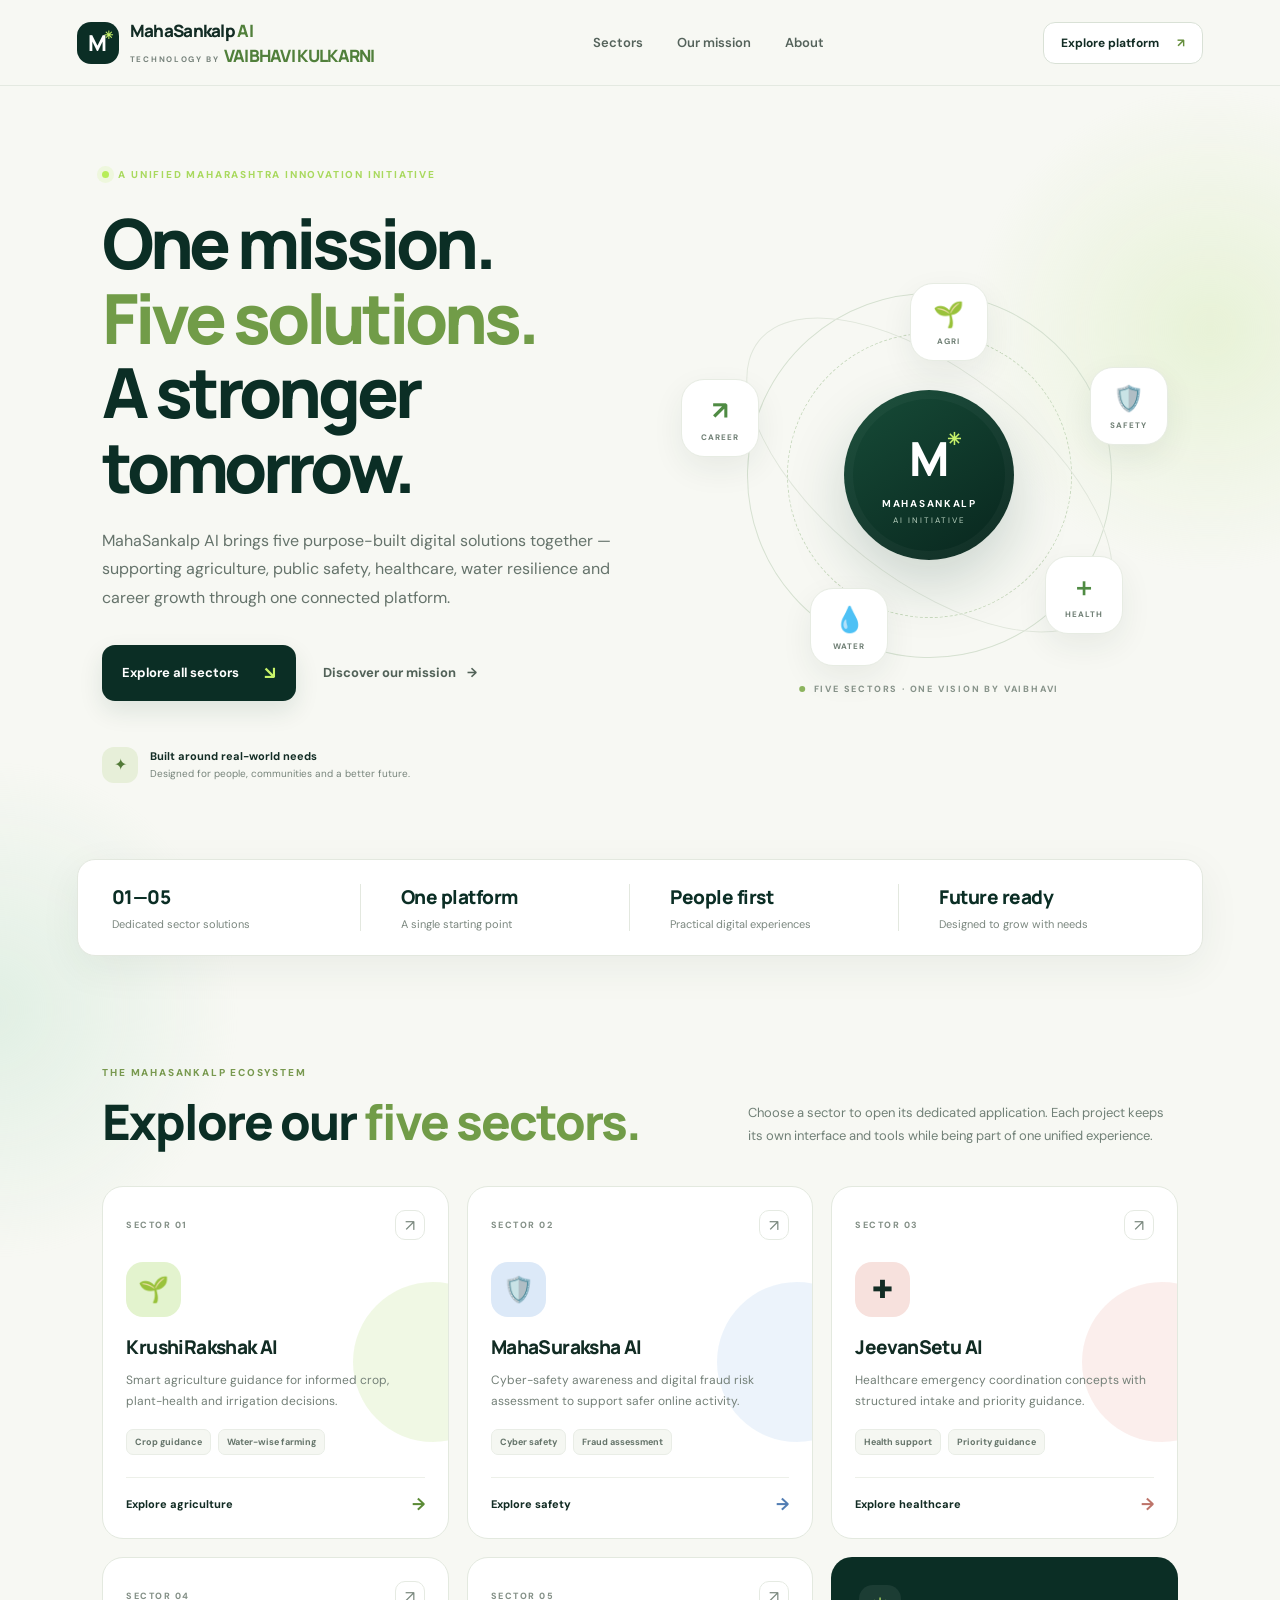
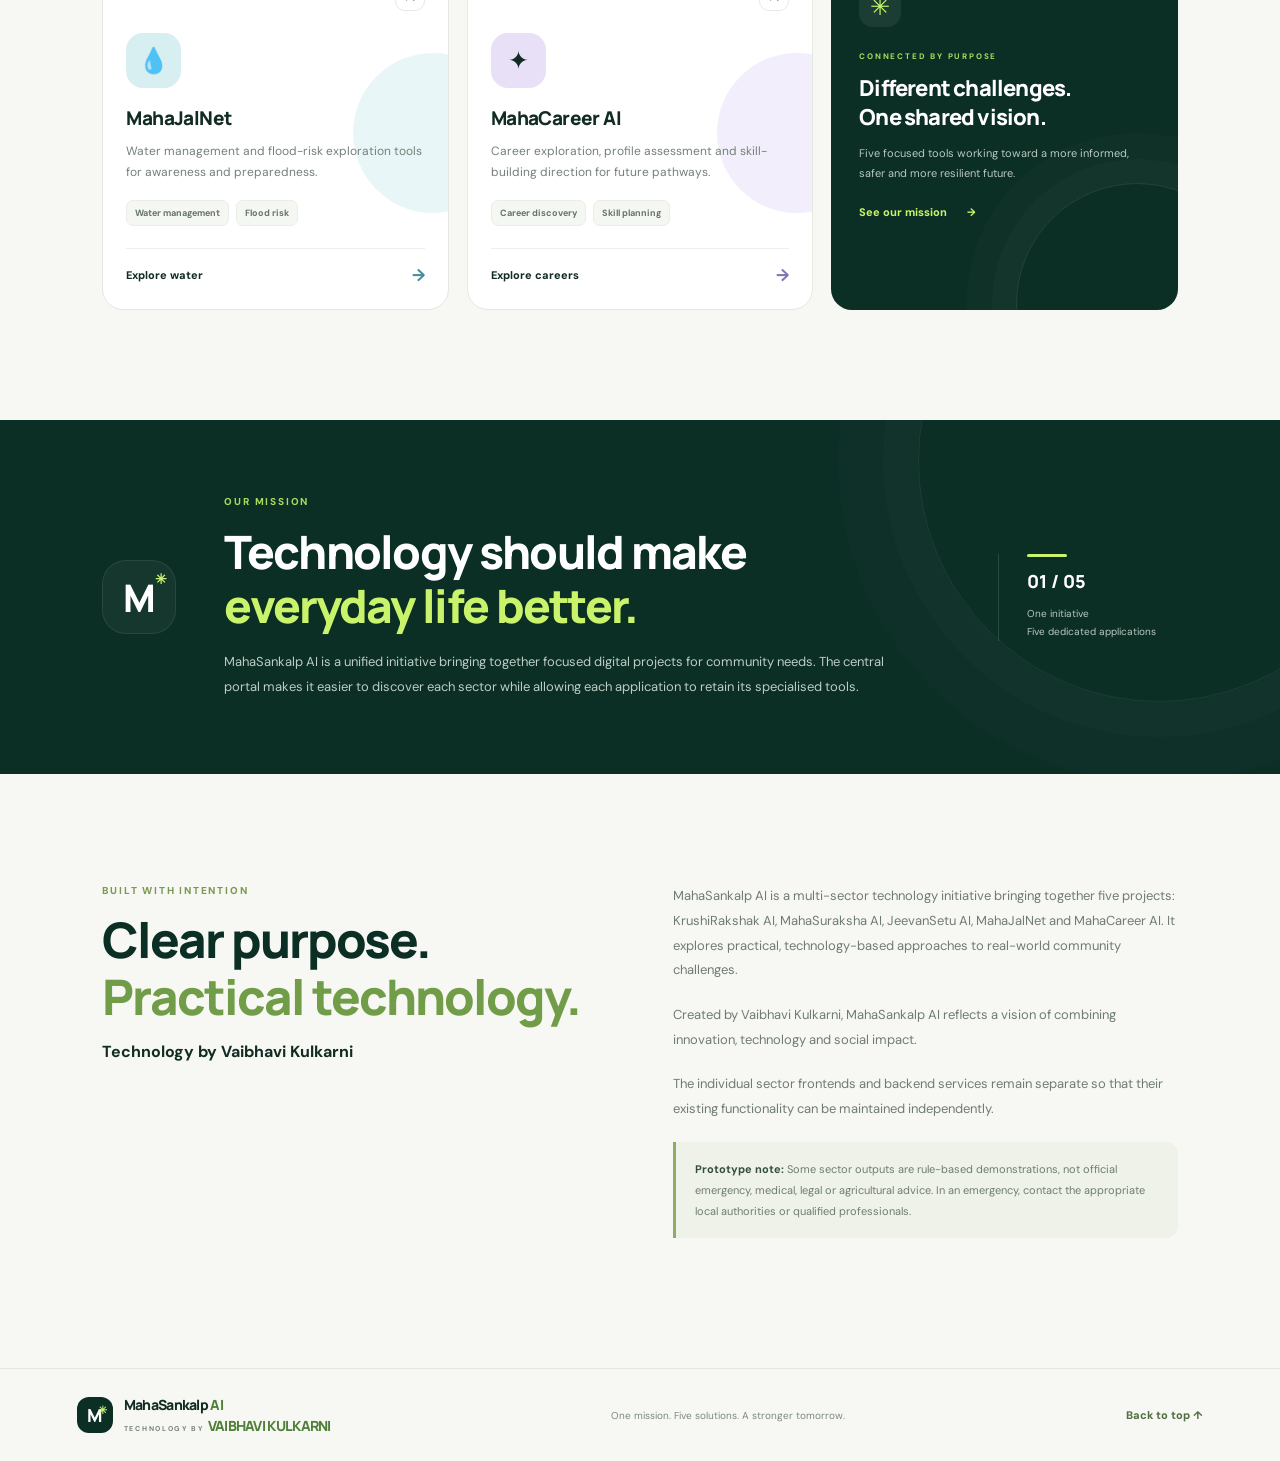
==== commit 2203bcc4: "Enhance formatting for creator's name in header and footer Updated the footer and header to include " ====
--- a/index.html
+++ b/index.html
@@ -7,7 +7,7 @@
 </head>
 <body>
 <div class="ambient ambient-a"></div><div class="ambient ambient-b"></div>
-<header class="topbar"><a class="brand" href="#home" aria-label="MahaSankalp AI home"><span class="brand-symbol">M<span>✳</span></span><span class="brand-copy"><b>MahaSankalp <em>AI</em></b><small>TECHNOLOGY BY <em>VAIBHAVI KULKARNI</em></small></span></a><button class="menu-toggle" id="menuToggle" aria-label="Open navigation" aria-expanded="false">☰</button><nav id="nav"><a href="#sectors">Sectors</a><a href="#mission">Our mission</a><a href="#about">About</a></nav><a class="nav-cta" href="#sectors">Explore platform <span>↗</span></a></header>
+<header class="topbar"><a class="brand" href="#home" aria-label="MahaSankalp AI home"><span class="brand-symbol">M<span>✳</span></span><span class="brand-copy"><b>MahaSankalp <em>AI</em></b><small>TECHNOLOGY BY <b><em>VAIBHAVI KULKARNI</em></b></small></span></a><button class="menu-toggle" id="menuToggle" aria-label="Open navigation" aria-expanded="false">☰</button><nav id="nav"><a href="#sectors">Sectors</a><a href="#mission">Our mission</a><a href="#about">About</a></nav><a class="nav-cta" href="#sectors">Explore platform <span>↗</span></a></header>
 <main id="home">
 <section class="hero"><div class="hero-copy"><div class="eyebrow"><span class="pulse"></span> A UNIFIED MAHARASHTRA INNOVATION INITIATIVE</div><h1>One mission.<br><span>Five solutions.</span><br>A stronger tomorrow.</h1><p class="hero-text">MahaSankalp AI brings five purpose-built digital solutions together — supporting agriculture, public safety, healthcare, water resilience and career growth through one connected platform.</p><div class="hero-actions"><a class="button button-primary" href="#sectors">Explore all sectors <span>↘</span></a><a class="text-link" href="#mission">Discover our mission <span>→</span></a></div><div class="hero-meta"><div class="meta-icon">✦</div><p><b>Built around real-world needs</b><span>Designed for people, communities and a better future.</span></p></div></div>
 <div class="hero-art" aria-label="Five connected sectors illustration"><div class="orbit orbit-one"></div><div class="orbit orbit-two"></div><div class="orbit orbit-three"></div><div class="core"><div class="core-mark">M<span>✳</span></div><b>MAHASANKALP</b><small>AI INITIATIVE</small></div><div class="orbit-node node-agri"><span>🌱</span><small>AGRI</small></div><div class="orbit-node node-safe"><span>🛡️</span><small>SAFETY</small></div><div class="orbit-node node-health"><span>＋</span><small>HEALTH</small></div><div class="orbit-node node-water"><span>💧</span><small>WATER</small></div><div class="orbit-node node-career"><span>↗</span><small>CAREER</small></div><div class="art-caption"><span class="caption-dot"></span> FIVE SECTORS · ONE VISION BY VAIBHAVI </div></div></section>
@@ -32,7 +32,7 @@
     </h2>
 
     <p class="about-creator">
-      <strong>Technology by Vaibhavi Kulkarni</strong>
+      <strong>Technology by <b>Vaibhavi Kulkarni</b></strong>
     </p>
   </div>
 
@@ -64,4 +64,4 @@
     </div>
 </section>
 
-</main><footer><a class="brand footer-brand" href="#home"><span class="brand-symbol">M<span>✳</span></span><span class="brand-copy"><b>MahaSankalp <em>AI</em></b><small>TECHNOLOGY BY <em>VAIBHAVI KULKARNI</em>em> </small></span></a><span>One mission. Five solutions. A stronger tomorrow.</span><a href="#home">Back to top ↑</a></footer><script src="script.js"></script></body></html>
+</main><footer><a class="brand footer-brand" href="#home"><span class="brand-symbol">M<span>✳</span></span><span class="brand-copy"><b>MahaSankalp <em>AI</em></b><small>TECHNOLOGY BY <b><em>VAIBHAVI KULKARNI</em></b> </small></span></a><span>One mission. Five solutions. A stronger tomorrow.</span><a href="#home">Back to top ↑</a></footer><script src="script.js"></script></body></html>
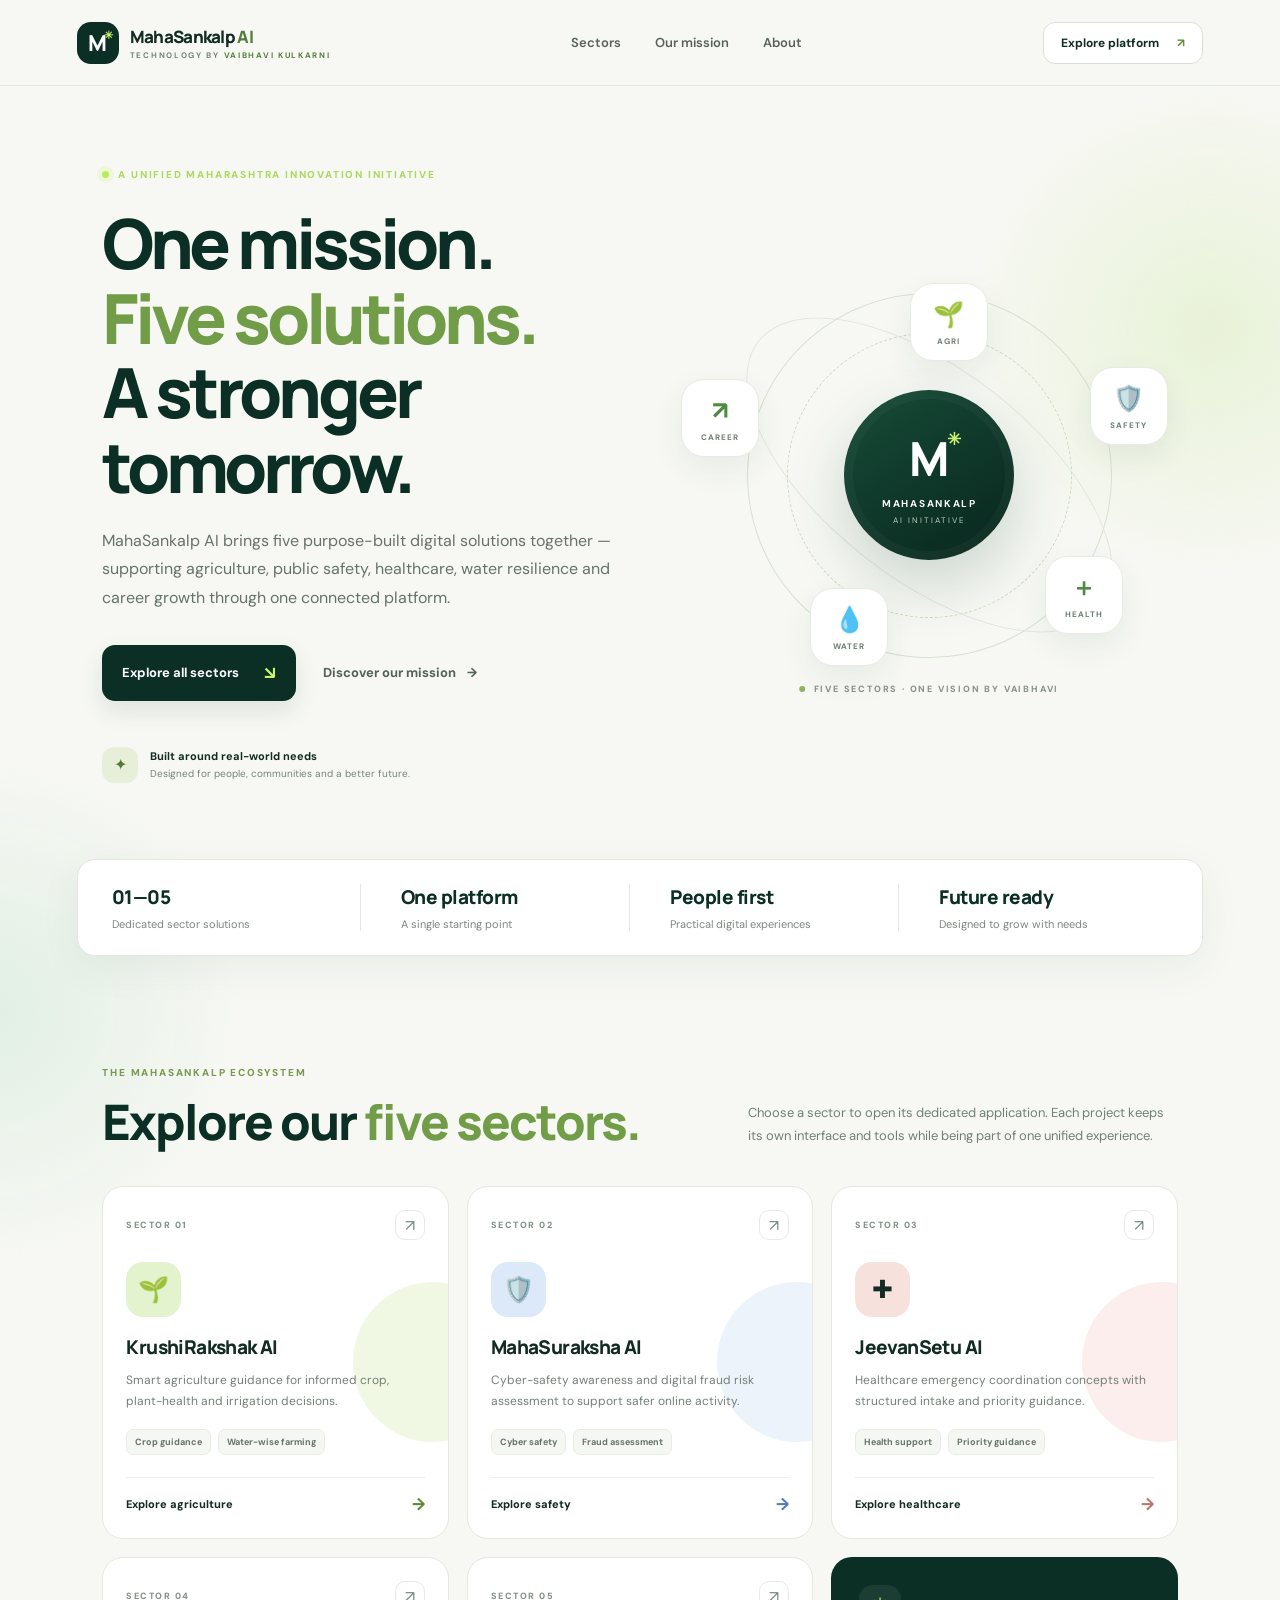
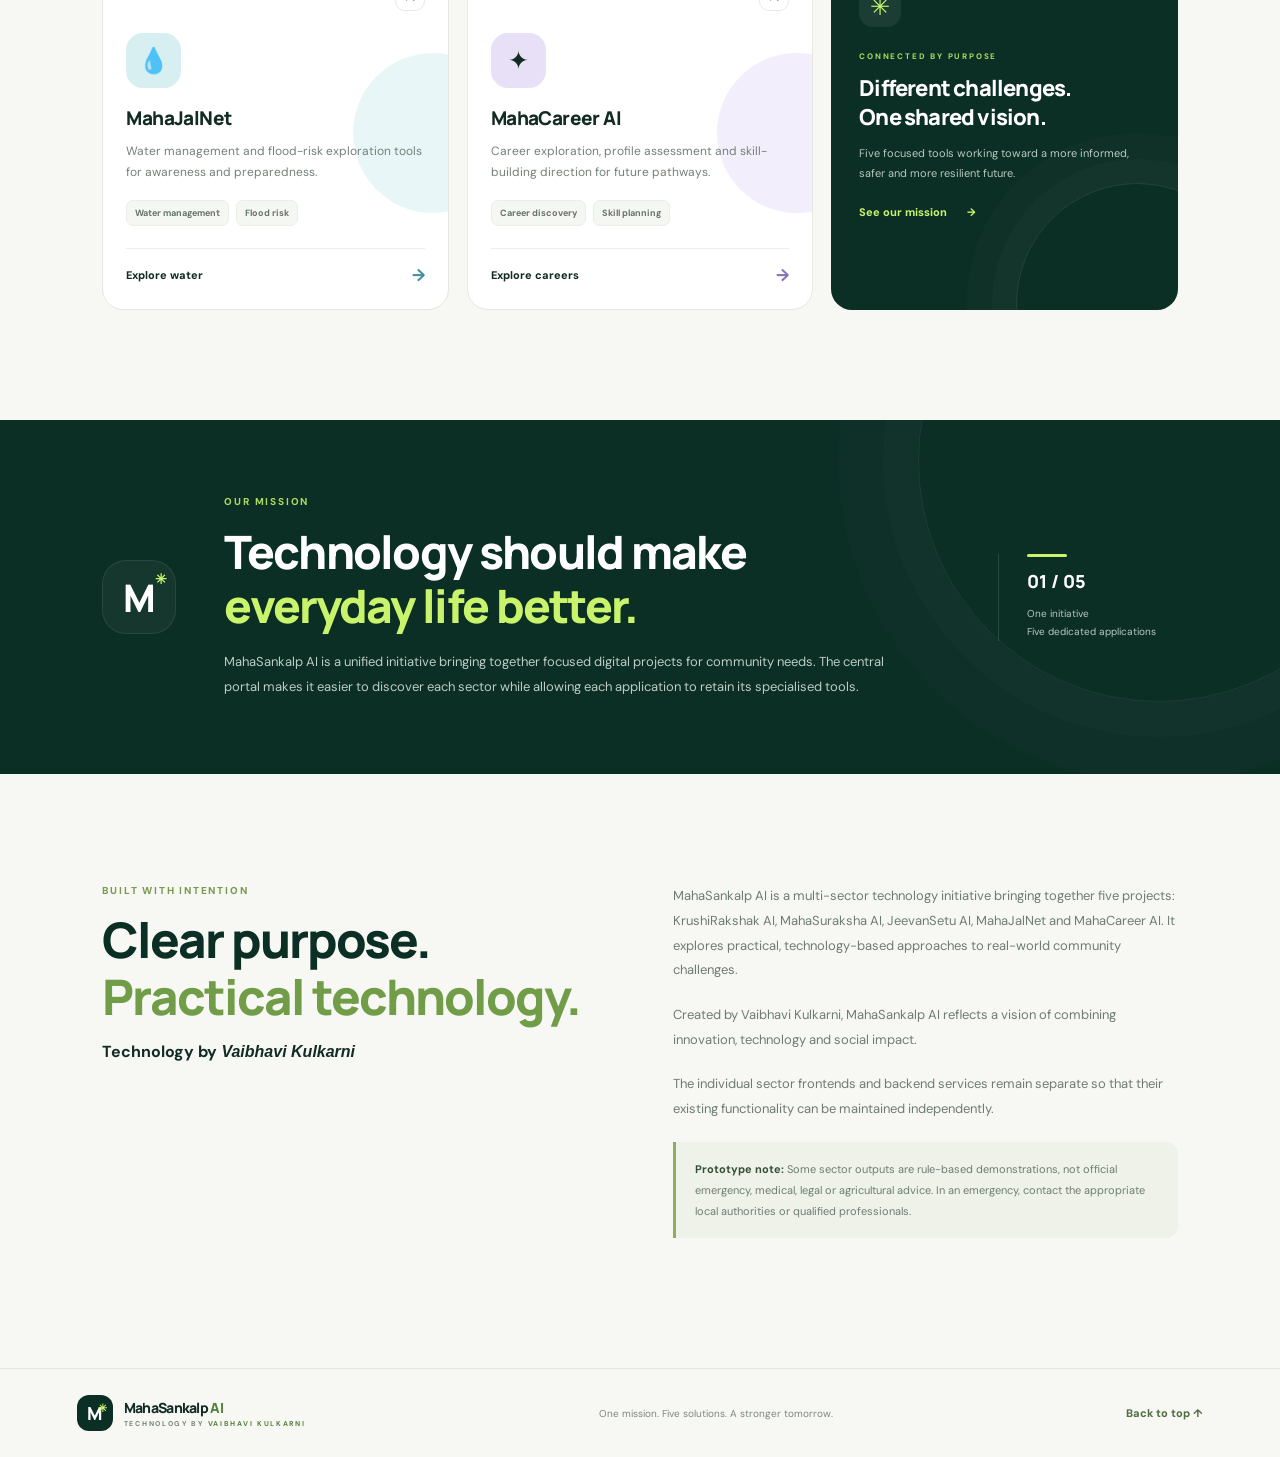
==== commit 6c0e789f: "Refactor emphasis on creator's name in header and footer Updated the footer and header to use <em> f" ====
--- a/index.html
+++ b/index.html
@@ -7,7 +7,7 @@
 </head>
 <body>
 <div class="ambient ambient-a"></div><div class="ambient ambient-b"></div>
-<header class="topbar"><a class="brand" href="#home" aria-label="MahaSankalp AI home"><span class="brand-symbol">M<span>✳</span></span><span class="brand-copy"><b>MahaSankalp <em>AI</em></b><small>TECHNOLOGY BY <b><em>VAIBHAVI KULKARNI</em></b></small></span></a><button class="menu-toggle" id="menuToggle" aria-label="Open navigation" aria-expanded="false">☰</button><nav id="nav"><a href="#sectors">Sectors</a><a href="#mission">Our mission</a><a href="#about">About</a></nav><a class="nav-cta" href="#sectors">Explore platform <span>↗</span></a></header>
+<header class="topbar"><a class="brand" href="#home" aria-label="MahaSankalp AI home"><span class="brand-symbol">M<span>✳</span></span><span class="brand-copy"><b>MahaSankalp <em>AI</em></b><small>TECHNOLOGY BY <em>VAIBHAVI KULKARNI</em></small></span></a><button class="menu-toggle" id="menuToggle" aria-label="Open navigation" aria-expanded="false">☰</button><nav id="nav"><a href="#sectors">Sectors</a><a href="#mission">Our mission</a><a href="#about">About</a></nav><a class="nav-cta" href="#sectors">Explore platform <span>↗</span></a></header>
 <main id="home">
 <section class="hero"><div class="hero-copy"><div class="eyebrow"><span class="pulse"></span> A UNIFIED MAHARASHTRA INNOVATION INITIATIVE</div><h1>One mission.<br><span>Five solutions.</span><br>A stronger tomorrow.</h1><p class="hero-text">MahaSankalp AI brings five purpose-built digital solutions together — supporting agriculture, public safety, healthcare, water resilience and career growth through one connected platform.</p><div class="hero-actions"><a class="button button-primary" href="#sectors">Explore all sectors <span>↘</span></a><a class="text-link" href="#mission">Discover our mission <span>→</span></a></div><div class="hero-meta"><div class="meta-icon">✦</div><p><b>Built around real-world needs</b><span>Designed for people, communities and a better future.</span></p></div></div>
 <div class="hero-art" aria-label="Five connected sectors illustration"><div class="orbit orbit-one"></div><div class="orbit orbit-two"></div><div class="orbit orbit-three"></div><div class="core"><div class="core-mark">M<span>✳</span></div><b>MAHASANKALP</b><small>AI INITIATIVE</small></div><div class="orbit-node node-agri"><span>🌱</span><small>AGRI</small></div><div class="orbit-node node-safe"><span>🛡️</span><small>SAFETY</small></div><div class="orbit-node node-health"><span>＋</span><small>HEALTH</small></div><div class="orbit-node node-water"><span>💧</span><small>WATER</small></div><div class="orbit-node node-career"><span>↗</span><small>CAREER</small></div><div class="art-caption"><span class="caption-dot"></span> FIVE SECTORS · ONE VISION BY VAIBHAVI </div></div></section>
@@ -32,7 +32,7 @@
     </h2>
 
     <p class="about-creator">
-      <strong>Technology by <b>Vaibhavi Kulkarni</b></strong>
+      <strong>Technology by <em>Vaibhavi Kulkarni</em></strong>
     </p>
   </div>
 
@@ -64,4 +64,4 @@
     </div>
 </section>
 
-</main><footer><a class="brand footer-brand" href="#home"><span class="brand-symbol">M<span>✳</span></span><span class="brand-copy"><b>MahaSankalp <em>AI</em></b><small>TECHNOLOGY BY <b><em>VAIBHAVI KULKARNI</em></b> </small></span></a><span>One mission. Five solutions. A stronger tomorrow.</span><a href="#home">Back to top ↑</a></footer><script src="script.js"></script></body></html>
+</main><footer><a class="brand footer-brand" href="#home"><span class="brand-symbol">M<span>✳</span></span><span class="brand-copy"><b>MahaSankalp <em>AI</em></b><small>TECHNOLOGY BY <em>VAIBHAVI KULKARNI</em> </small></span></a><span>One mission. Five solutions. A stronger tomorrow.</span><a href="#home">Back to top ↑</a></footer><script src="script.js"></script></body></html>
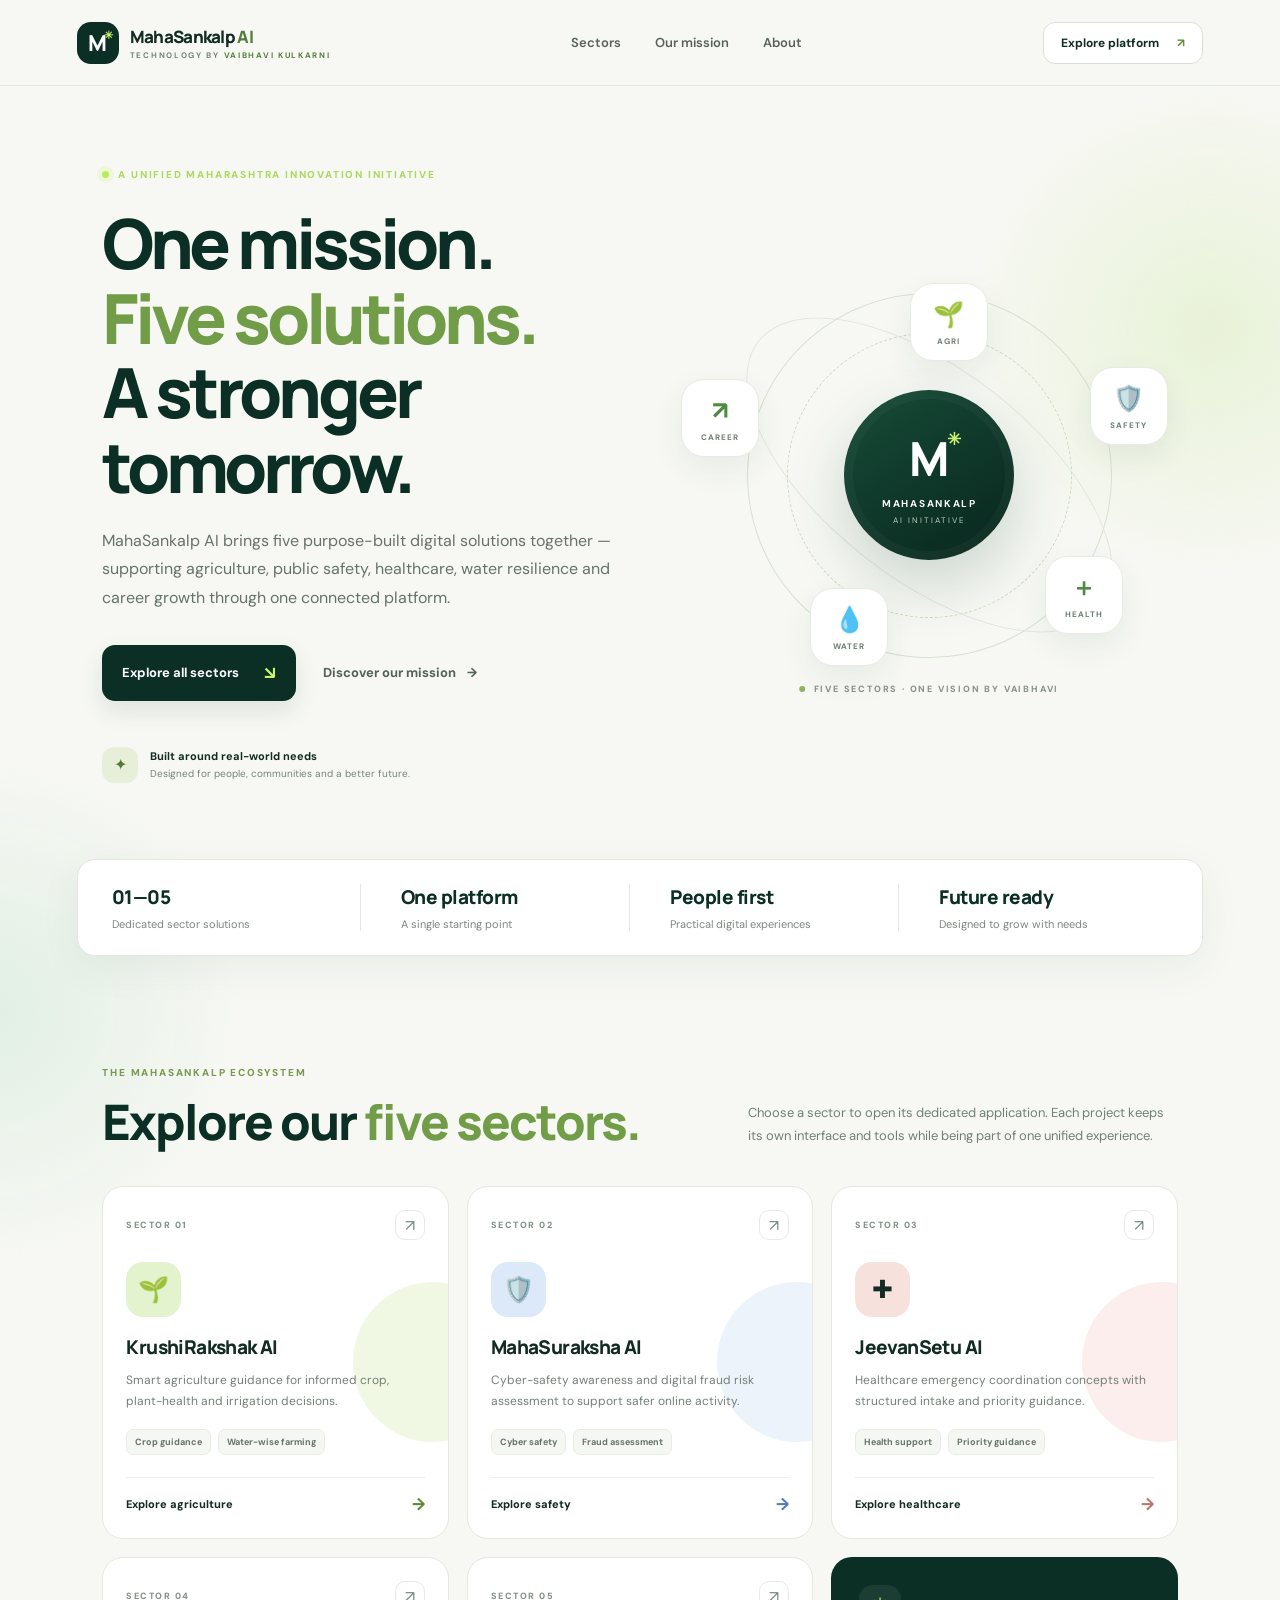
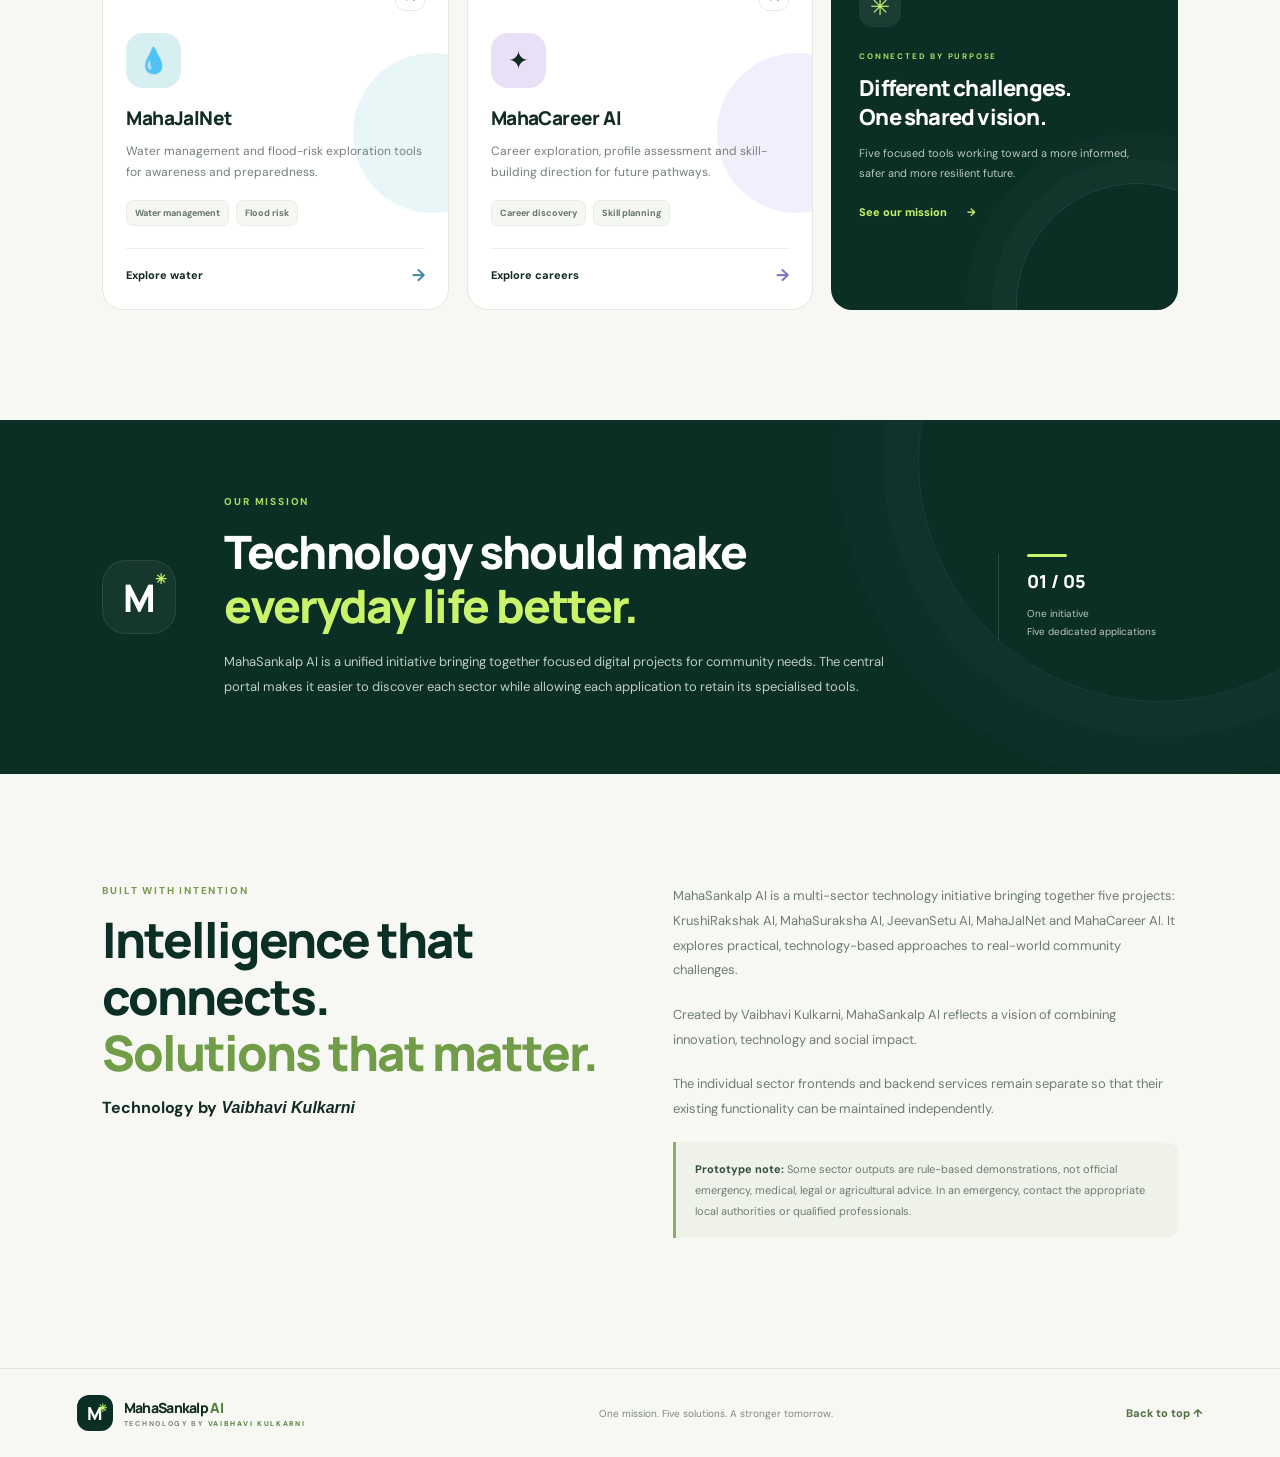
==== commit 3c661cf5: "Update heading text in about section" ====
--- a/index.html
+++ b/index.html
@@ -27,8 +27,8 @@
   <div>
     <div class="eyebrow dark-eyebrow">BUILT WITH INTENTION</div>
 
-    <h2>Clear purpose.<br>
-      <span>Practical technology.</span>
+    <h2>Intelligence that connects.<br>
+      <span>Solutions that matter.</span>
     </h2>
 
     <p class="about-creator">
